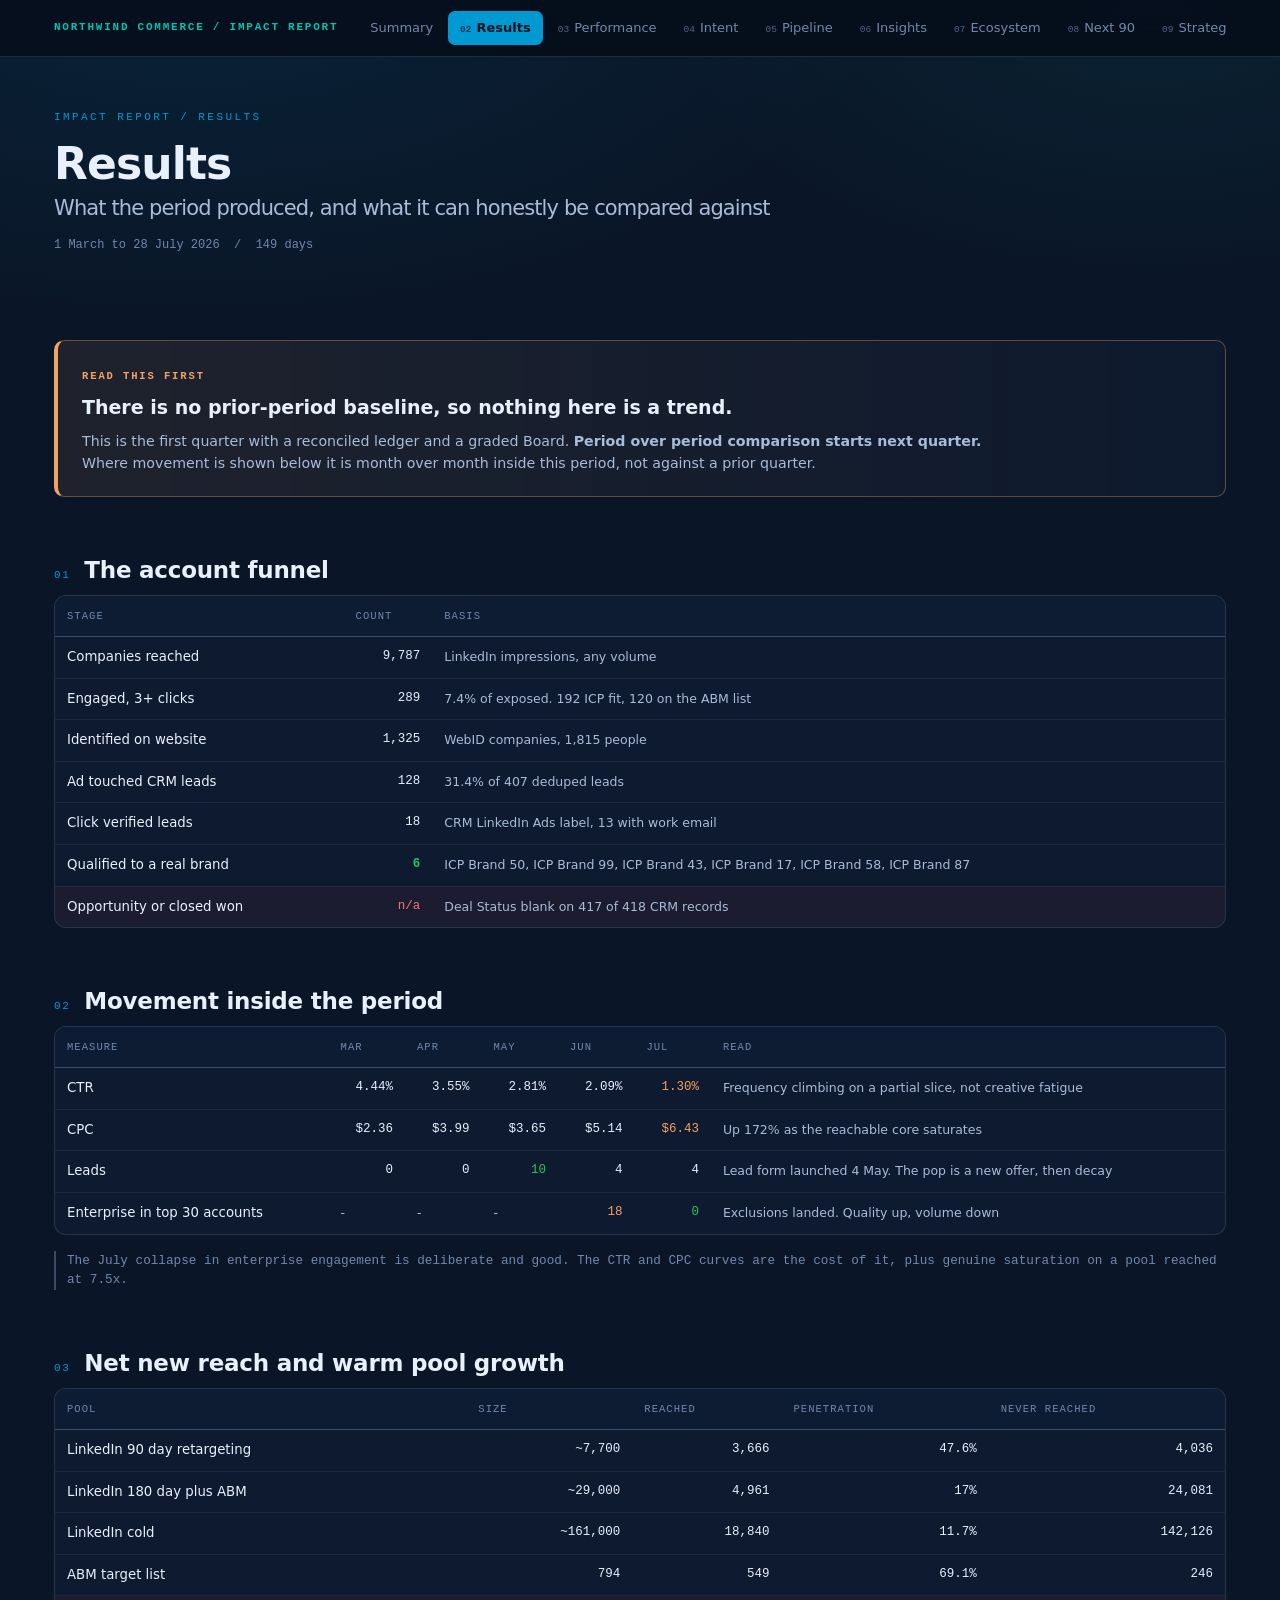
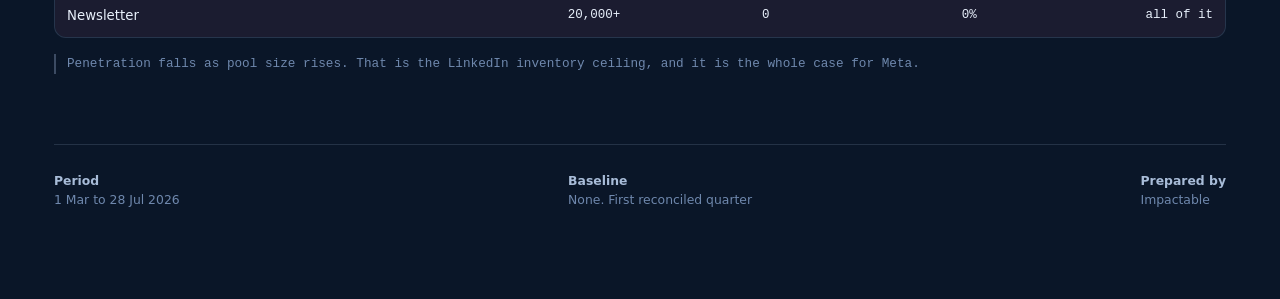
==== 02-results.html @ 563587b2 "Add files via upload" ====
<!DOCTYPE html>
<html lang="en">
<head>
<meta charset="utf-8">
<meta name="viewport" content="width=device-width, initial-scale=1">
<title>Northwind Commerce | Results</title>
<link rel="preconnect" href="https://fonts.example.com">
<link rel="preconnect" href="https://fonts.example.com" crossorigin>
<link href="https://fonts.example.com/css2?family=DM+Sans:ital,opsz,contact@example.com,9..40,400;0,9..40,500;0,9..40,700;1,9..40,400&family=JetBrains+Mono:contact@example.com;500;700&display=swap" rel="stylesheet">
<style>
:root{--bg:#0a1628;--surface:rgba(17,29,51,.7);--line:rgba(189,215,255,.14);--line-strong:rgba(189,215,255,.28);
--navy:#1a3b6d;--blue:#0099d1;--teal:#00c4b3;--orange:#f4a261;--green:#22c55e;--red:#ef4444;--purple:#a78bfa;--yellow:#ffd166;
--txt:#e8f0fb;--txt-mid:#a8bcd8;--txt-dim:#6f88ad;--mono:'JetBrains Mono',ui-monospace,monospace;--sans:'DM Sans',system-ui,sans-serif}
*{box-sizing:border-box}html{scroll-behavior:smooth}
body{margin:0;background:var(--bg);color:var(--txt);font-family:var(--sans);font-size:15px;line-height:1.55;
background-image:radial-gradient(1200px 600px at 15% -5%,rgba(0,153,209,.10),transparent 60%),radial-gradient(900px 500px at 90% 0%,rgba(0,196,179,.07),transparent 55%);background-attachment:fixed}
.wrap{max-width:1220px;margin:0 auto;padding:0 24px 90px}
header{padding:52px 0 30px}
.eyebrow{font-family:var(--mono);font-size:11px;letter-spacing:.22em;text-transform:uppercase;color:var(--blue);margin:0 0 14px}
h1{font-size:clamp(28px,4.2vw,44px);line-height:1.07;margin:0 0 12px;font-weight:700;letter-spacing:-.02em}
h1 .sub{display:block;color:var(--txt-mid);font-weight:400;font-size:clamp(16px,2vw,21px);margin-top:10px}
.meta{font-family:var(--mono);font-size:12px;color:var(--txt-dim);margin:16px 0 22px}
.badges{display:flex;flex-wrap:wrap;gap:10px}
.badge{border:1px solid var(--line-strong);background:var(--surface);border-radius:999px;padding:7px 15px;font-family:var(--mono);font-size:11.5px;color:var(--txt-mid)}
.badge b{color:var(--txt);font-weight:700}
.rule{height:1px;background:linear-gradient(90deg,var(--teal),var(--blue) 40%,transparent);margin:30px 0 0}
.alert{margin:34px 0 0;border:1px solid rgba(239,68,68,.32);border-left:4px solid var(--red);
background:linear-gradient(90deg,rgba(239,68,68,.08),rgba(17,29,51,.55));border-radius:10px;padding:22px 24px}
.alert.w{border-color:rgba(244,162,97,.35);border-left-color:var(--orange);background:linear-gradient(90deg,rgba(244,162,97,.09),rgba(17,29,51,.55))}
.alert.g{border-color:rgba(34,197,94,.32);border-left-color:var(--green);background:linear-gradient(90deg,rgba(34,197,94,.08),rgba(17,29,51,.55))}
.alert .tag{font-family:var(--mono);font-size:10.5px;letter-spacing:.18em;text-transform:uppercase;color:#f87171;font-weight:700}
.alert.w .tag{color:var(--orange)}.alert.g .tag{color:var(--green)}
.alert h3{margin:9px 0 10px;font-size:19px;font-weight:700;line-height:1.3}
.alert p{margin:0 0 9px;color:var(--txt-mid);font-size:14.2px;max-width:100ch}.alert p:last-child{margin-bottom:0}
section{margin-top:56px}
.sec-head{display:flex;align-items:baseline;gap:14px;margin-bottom:6px}
.sec-num{font-family:var(--mono);font-size:11px;color:var(--blue);letter-spacing:.14em}
h2{font-size:23px;margin:0;font-weight:700;letter-spacing:-.01em}
.sec-sub{color:var(--txt-dim);font-size:13.5px;margin:6px 0 22px;max-width:105ch}
.stats{display:grid;grid-template-columns:repeat(auto-fit,minmax(188px,1fr));gap:14px}
.stat{background:var(--surface);border:1px solid var(--line);border-radius:12px;padding:19px 18px;position:relative;overflow:hidden}
.stat::before{content:'';position:absolute;left:0;top:0;bottom:0;width:3px;background:var(--blue)}
.stat.good::before{background:var(--green)}.stat.bad::before{background:var(--red)}.stat.warn::before{background:var(--orange)}.stat.sig::before{background:var(--purple)}
.stat .lbl{font-family:var(--mono);font-size:10px;letter-spacing:.15em;text-transform:uppercase;color:var(--txt-dim)}
.stat .val{font-family:var(--mono);font-size:25px;font-weight:700;margin:9px 0 3px;letter-spacing:-.02em}
.stat .val.good{color:var(--green)}.stat .val.bad{color:var(--red)}.stat .val.warn{color:var(--orange)}.stat .val.sig{color:var(--purple)}
.stat .who{font-size:13px;color:var(--txt-mid)}.stat .note{font-size:11.5px;color:var(--txt-dim);margin-top:7px}
/* system map */
.sysmap{display:grid;grid-template-columns:repeat(3,1fr);gap:15px}
.col{background:var(--surface);border:1px solid var(--line);border-radius:12px;padding:20px;border-top:3px solid var(--blue)}
.col.tof{border-top-color:var(--purple)}.col.mof{border-top-color:var(--teal)}.col.bof{border-top-color:var(--red)}
.col h3{margin:0 0 2px;font-size:17px;font-weight:700}
.col .purpose{font-size:12.7px;color:var(--txt-dim);margin-bottom:12px;min-height:34px}
.col .bud{font-family:var(--mono);font-size:20px;font-weight:700;margin-bottom:3px}
.col .bud small{font-size:11px;color:var(--txt-dim);font-weight:400}
.col .budl{font-family:var(--mono);font-size:9.5px;letter-spacing:.11em;text-transform:uppercase;color:var(--txt-dim);margin-bottom:14px;padding-bottom:13px;border-bottom:1px solid var(--line)}
.pill{display:flex;justify-content:space-between;align-items:center;gap:8px;padding:8px 10px;border-radius:7px;background:rgba(0,0,0,.22);border:1px solid var(--line);margin-bottom:7px}
.pill .pn{font-size:12.6px;line-height:1.35}
.pill .pv{font-family:var(--mono);font-size:11px;white-space:nowrap;color:var(--txt-mid)}
.sb{font-family:var(--mono);font-size:8.5px;letter-spacing:.08em;padding:2px 6px;border-radius:4px;font-weight:700;white-space:nowrap}
.sb-on{background:rgba(0,153,209,.2);color:#4cc4f0;border:1px solid rgba(0,153,209,.45)}
.sb-core{background:rgba(34,197,94,.2);color:var(--green);border:1px solid rgba(34,197,94,.5)}
.sb-light{background:rgba(255,209,102,.16);color:var(--yellow);border:1px solid rgba(255,209,102,.4)}
.sb-audit{background:rgba(244,162,97,.18);color:var(--orange);border:1px solid rgba(244,162,97,.45)}
.sb-gap{background:rgba(239,68,68,.18);color:#f87171;border:1px solid rgba(239,68,68,.45)}
.sb-next{background:rgba(167,139,250,.18);color:var(--purple);border:1px solid rgba(167,139,250,.45)}
/* treemap */
.tree{display:grid;grid-template-columns:repeat(12,1fr);gap:9px;grid-auto-rows:74px}
.blk{border-radius:9px;padding:12px 13px;display:flex;flex-direction:column;justify-content:space-between;border:1px solid var(--line)}
.blk .bn{font-size:12.6px;font-weight:600;line-height:1.25}
.blk .bs{font-family:var(--mono);font-size:9px;letter-spacing:.09em;text-transform:uppercase;color:var(--txt-dim)}
.blk .ba{font-family:var(--mono);font-size:15px;font-weight:700}
.blk.tof{background:linear-gradient(150deg,rgba(167,139,250,.22),rgba(17,29,51,.6))}
.blk.mof{background:linear-gradient(150deg,rgba(0,196,179,.2),rgba(17,29,51,.6))}
.blk.goog{background:linear-gradient(150deg,rgba(0,153,209,.2),rgba(17,29,51,.6))}
.blk.bof{background:rgba(239,68,68,.07);border:1px dashed rgba(239,68,68,.45)}
.blk.new{background:rgba(167,139,250,.06);border:1px dashed rgba(167,139,250,.5)}
/* bars */
.bars{display:flex;flex-direction:column;gap:9px}
.brow{display:grid;grid-template-columns:250px 1fr auto;gap:14px;align-items:center}
.brow .bl{font-size:13px;color:var(--txt-mid)}
.brow .bl small{display:block;font-family:var(--mono);font-size:10.5px;color:var(--txt-dim)}
.bt{height:28px;background:rgba(0,0,0,.22);border-radius:5px;position:relative;overflow:hidden;border:1px solid var(--line)}
.bf{position:absolute;left:0;top:0;bottom:0;border-radius:4px;min-width:3px;background:linear-gradient(90deg,rgba(0,153,209,.55),rgba(0,196,179,.3))}
.bf.hot{background:linear-gradient(90deg,rgba(239,68,68,.55),rgba(244,162,97,.3))}
.bf.g{background:linear-gradient(90deg,rgba(34,197,94,.6),rgba(0,196,179,.3))}
.bf.z{background:none;min-width:0}
.brow .bv{font-family:var(--mono);font-size:12.6px;font-weight:700;min-width:150px;text-align:right}
.brow .bv small{display:block;color:var(--txt-dim);font-weight:400;font-size:10.5px}
.tblwrap{overflow-x:auto;border:1px solid var(--line);border-radius:12px;background:var(--surface)}
table{width:100%;border-collapse:collapse;font-size:13.3px;min-width:740px}
th{position:sticky;top:0;background:#0e1c33;text-align:left;font-family:var(--mono);font-size:10.5px;letter-spacing:.1em;
text-transform:uppercase;color:var(--txt-dim);font-weight:500;padding:12px;border-bottom:1px solid var(--line-strong);white-space:nowrap}
td{padding:10px 12px;border-bottom:1px solid rgba(189,215,255,.07);vertical-align:top}
tr:last-child td{border-bottom:none}tbody tr:hover{background:rgba(0,153,209,.055)}
td.num{font-family:var(--mono);font-size:12.5px;text-align:right;white-space:nowrap}
td.nm{font-weight:500;min-width:160px}td.sm{font-size:12.5px;color:var(--txt-mid)}
tfoot td{font-family:var(--mono);font-size:12.3px;color:var(--txt-mid);border-top:1px solid var(--line-strong);background:rgba(0,0,0,.16);font-weight:700}
.cards{display:grid;grid-template-columns:repeat(auto-fit,minmax(320px,1fr));gap:15px}
.card{background:var(--surface);border:1px solid var(--line);border-left:4px solid var(--blue);border-radius:11px;padding:20px}
.card.crit{border-left-color:var(--red)}.card.opp{border-left-color:var(--green)}.card.watch{border-left-color:var(--orange)}
.card .tag{font-family:var(--mono);font-size:10px;letter-spacing:.17em;text-transform:uppercase;font-weight:700;color:var(--blue)}
.card.crit .tag{color:#f87171}.card.opp .tag{color:var(--green)}.card.watch .tag{color:var(--orange)}
.card h4{margin:9px 0 9px;font-size:16.5px;line-height:1.32;font-weight:700}
.card p{margin:0;color:var(--txt-mid);font-size:13.8px}.card p b{color:var(--txt)}
.card .vd{font-family:var(--mono);font-size:9.5px;letter-spacing:.09em;padding:3px 8px;border-radius:5px;font-weight:700;float:right}
/* roadmap */
.road{display:grid;grid-template-columns:repeat(3,1fr);gap:15px}
.ph{background:var(--surface);border:1px solid var(--line);border-radius:12px;padding:21px;border-top:3px solid var(--green)}
.ph.next{border-top-color:var(--purple)}.ph.later{border-top-color:var(--blue)}
.ph .pt{font-family:var(--mono);font-size:10px;letter-spacing:.16em;text-transform:uppercase;color:var(--green)}
.ph.next .pt{color:var(--purple)}.ph.later .pt{color:var(--blue)}
.ph h4{margin:7px 0 3px;font-size:18px;font-weight:700}
.ph .cost{font-family:var(--mono);font-size:12px;color:var(--txt-dim);margin-bottom:14px;padding-bottom:12px;border-bottom:1px solid var(--line)}
.ph ol{margin:0;padding-left:18px;color:var(--txt-mid);font-size:13.3px}
.ph li{margin-bottom:8px}
.ph li b{color:var(--txt)}
.note{font-size:12.7px;color:var(--txt-dim);font-family:var(--mono);margin:16px 0 0;padding-left:11px;border-left:2px solid var(--line-strong)}
.internal{border:1px solid rgba(244,162,97,.32);background:rgba(244,162,97,.07);border-radius:8px;padding:11px 15px;font-family:var(--mono);font-size:11.2px;color:var(--orange);margin-top:22px}
footer{margin-top:70px;padding-top:26px;border-top:1px solid var(--line);display:flex;flex-wrap:wrap;gap:26px;justify-content:space-between;font-size:12.4px;color:var(--txt-dim)}
footer b{color:var(--txt-mid)}
@media (max-width:900px){.sysmap,.road{grid-template-columns:1fr}.tree{grid-template-columns:repeat(6,1fr)}}
@media (max-width:760px){.brow{grid-template-columns:1fr;gap:5px}.brow .bv{text-align:left}}
@media (max-width:640px){.wrap{padding:0 15px 60px}header{padding:34px 0 22px}.tree{grid-template-columns:repeat(2,1fr)}}
@media (prefers-reduced-motion:reduce){*{transition:none!important}html{scroll-behavior:auto}}

/* ---- room nav ---- */
.roomnav{position:sticky;top:0;z-index:999;background:rgba(6,15,28,.92);backdrop-filter:blur(14px);
  border-bottom:1px solid var(--line);margin-bottom:0}
.roomnav .inner{max-width:1220px;margin:0 auto;padding:0 24px;display:flex;align-items:center;gap:20px;height:56px}
.roomnav .brand{font-family:var(--mono);font-size:11px;letter-spacing:.16em;text-transform:uppercase;
  color:var(--teal);white-space:nowrap;font-weight:700}
.roomnav .links{display:flex;gap:3px;overflow-x:auto;scrollbar-width:none;-ms-overflow-style:none}
.roomnav .links::-webkit-scrollbar{display:none}
.roomnav a{font-size:13px;color:var(--txt-dim);text-decoration:none;padding:7px 12px;border-radius:7px;white-space:nowrap;transition:.15s}
.roomnav a:hover{color:var(--txt);background:rgba(0,153,209,.1)}
.roomnav a.on{color:#04121f;background:var(--blue);font-weight:700}
.roomnav a .n{font-family:var(--mono);font-size:9.5px;opacity:.7;margin-right:5px}
.roomnav a:focus-visible{outline:2px solid var(--teal);outline-offset:2px}
@media (max-width:760px){.roomnav .inner{padding:0 15px;gap:12px}.roomnav .brand{display:none}}
</style>
<style>
.emsbar{display:grid;grid-template-columns:auto 1fr auto;gap:30px;align-items:center;background:var(--surface);
 border:1px solid var(--line);border-radius:13px;padding:22px 26px;margin:6px 0 26px}
.emsbar .big{font-family:var(--mono);font-size:48px;font-weight:700;line-height:1;color:var(--teal)}
.emsbar .big span{font-size:17px;color:var(--txt-dim)}
.emsl{font-family:var(--mono);font-size:10px;letter-spacing:.15em;text-transform:uppercase;color:var(--txt-dim);margin-bottom:8px}
.stages{display:grid;grid-template-columns:repeat(5,1fr);gap:3px}
.stages div{text-align:center;font-family:var(--mono);font-size:10px;letter-spacing:.09em;text-transform:uppercase;
 padding:9px 4px;background:rgba(0,0,0,.28);color:var(--txt-dim);border:1px solid var(--line)}
.stages div:first-child{border-radius:6px 0 0 6px}.stages div:last-child{border-radius:0 6px 6px 0}
.stages div.on{background:var(--teal);color:#04121f;font-weight:700;border-color:var(--teal)}
.bypil{font-family:var(--mono);font-size:11.5px;color:var(--txt-dim);line-height:1.9;white-space:nowrap}
.bypil b{color:var(--txt)}
.board{display:grid;grid-template-columns:repeat(6,1fr);gap:12px;align-items:start}
.colh{font-family:var(--mono);font-size:11px;letter-spacing:.14em;color:var(--blue);font-weight:700}
.cols{font-family:var(--mono);font-size:11.5px;color:var(--txt-dim);padding-bottom:9px;margin-bottom:11px;border-bottom:1px solid var(--line-strong)}
.mc{border-radius:9px;padding:11px 12px;margin-bottom:9px;border:1px solid var(--line);background:var(--surface);position:relative}
.mc.c-run{background:rgba(0,196,179,.09);border-color:rgba(0,196,179,.35)}
.mc.c-next{background:rgba(34,197,94,.2);border-color:var(--green)}
.mc.c-gap{background:transparent;border:1px dashed rgba(239,68,68,.5)}
.mc.c-lock{background:rgba(111,136,173,.13);border-color:var(--line-strong)}
.mch{display:flex;justify-content:space-between;align-items:center;margin-bottom:6px}
.mid{font-family:var(--mono);font-size:10px;color:var(--txt-dim)}
.pip{font-size:11px;letter-spacing:1.5px;color:var(--txt-mid)}
.mc.c-next .pip,.mc.c-next .mid{color:var(--green)}
.mnm{font-size:13.2px;font-weight:600;line-height:1.3}
.mow{font-family:var(--mono);font-size:9.5px;color:var(--txt-dim);margin-top:5px}
.cb{position:absolute;bottom:8px;right:10px;font-family:var(--mono);font-size:8.5px;letter-spacing:.09em;
 text-transform:uppercase;color:var(--green);font-weight:700}
.mc.c-lock .cb{color:var(--txt-dim)}
.mc.c-next{padding-bottom:24px}.mc.c-lock{padding-bottom:24px}
.lgd{display:flex;flex-wrap:wrap;gap:18px;margin-top:22px;padding-top:16px;border-top:1px solid var(--line);
 font-family:var(--mono);font-size:10.5px;color:var(--txt-dim);align-items:center}
.lgd span.k{display:inline-block;width:13px;height:13px;border-radius:3px;margin-right:6px;vertical-align:-2px}
@media (max-width:1100px){.board{grid-template-columns:repeat(3,1fr)}}
@media (max-width:700px){.board{grid-template-columns:repeat(2,1fr)}.emsbar{grid-template-columns:1fr;gap:16px}}
</style></head>
<body>
<nav class="roomnav"><div class="inner"><span class="brand">Northwind Commerce / Impact Report</span><div class="links"><a href="index.html">Summary</a><a href="02-results.html" class="on"><span class="n">02</span>Results</a><a href="03-performance.html"><span class="n">03</span>Performance</a><a href="04-intent.html"><span class="n">04</span>Intent</a><a href="05-pipeline.html"><span class="n">05</span>Pipeline</a><a href="06-insights.html"><span class="n">06</span>Insights</a><a href="07-ecosystem.html"><span class="n">07</span>Ecosystem</a><a href="08-next90.html"><span class="n">08</span>Next 90</a><a href="09-strategy.html"><span class="n">09</span>Strategy</a><a href="10-sources.html"><span class="n">10</span>Sources</a></div></div></nav>
<div class="wrap"><header><p class="eyebrow">Impact Report / Results</p>
<h1>Results<span class="sub">What the period produced, and what it can honestly be compared against</span></h1>
<p class="meta">1 March to 28 July 2026 &nbsp;/&nbsp; 149 days</p></header>
<div class="alert w"><span class="tag">Read this first</span><h3>There is no prior-period baseline, so nothing here is a trend.</h3>
<p>This is the first quarter with a reconciled ledger and a graded Board. <b>Period over period comparison starts next quarter.</b> Where movement is shown below it is month over month inside this period, not against a prior quarter.</p></div>
<section><div class="sec-head"><span class="sec-num">01</span><h2>The account funnel</h2></div>
<div class="tblwrap"><table><thead><tr><th>Stage</th><th>Count</th><th>Basis</th></tr></thead><tbody>
<tr><td class="nm">Companies reached</td><td class="num">9,787</td><td class="sm">LinkedIn impressions, any volume</td></tr>
<tr><td class="nm">Engaged, 3+ clicks</td><td class="num">289</td><td class="sm">7.4% of exposed. 192 ICP fit, 120 on the ABM list</td></tr>
<tr><td class="nm">Identified on website</td><td class="num">1,325</td><td class="sm">WebID companies, 1,815 people</td></tr>
<tr><td class="nm">Ad touched CRM leads</td><td class="num">128</td><td class="sm">31.4% of 407 deduped leads</td></tr>
<tr><td class="nm">Click verified leads</td><td class="num">18</td><td class="sm">CRM LinkedIn Ads label, 13 with work email</td></tr>
<tr><td class="nm">Qualified to a real brand</td><td class="num" style="color:var(--green);font-weight:700">6</td><td class="sm">ICP Brand 50, ICP Brand 99, ICP Brand 43, ICP Brand 17, ICP Brand 58, ICP Brand 87</td></tr>
<tr style="background:rgba(239,68,68,.06)"><td class="nm">Opportunity or closed won</td><td class="num" style="color:#f87171">n/a</td><td class="sm">Deal Status blank on 417 of 418 CRM records</td></tr>
</tbody></table></div></section>
<section><div class="sec-head"><span class="sec-num">02</span><h2>Movement inside the period</h2></div>
<div class="tblwrap"><table><thead><tr><th>Measure</th><th>Mar</th><th>Apr</th><th>May</th><th>Jun</th><th>Jul</th><th>Read</th></tr></thead><tbody>
<tr><td class="nm">CTR</td><td class="num">4.44%</td><td class="num">3.55%</td><td class="num">2.81%</td><td class="num">2.09%</td><td class="num" style="color:var(--orange)">1.30%</td><td class="sm">Frequency climbing on a partial slice, not creative fatigue</td></tr>
<tr><td class="nm">CPC</td><td class="num">$2.36</td><td class="num">$3.99</td><td class="num">$3.65</td><td class="num">$5.14</td><td class="num" style="color:var(--orange)">$6.43</td><td class="sm">Up 172% as the reachable core saturates</td></tr>
<tr><td class="nm">Leads</td><td class="num">0</td><td class="num">0</td><td class="num" style="color:var(--green)">10</td><td class="num">4</td><td class="num">4</td><td class="sm">Lead form launched 4 May. The pop is a new offer, then decay</td></tr>
<tr><td class="nm">Enterprise in top 30 accounts</td><td class="sm">-</td><td class="sm">-</td><td class="sm">-</td><td class="num" style="color:var(--orange)">18</td><td class="num" style="color:var(--green)">0</td><td class="sm">Exclusions landed. Quality up, volume down</td></tr>
</tbody></table></div>
<p class="note">The July collapse in enterprise engagement is deliberate and good. The CTR and CPC curves are the cost of it, plus genuine saturation on a pool reached at 7.5x.</p></section>
<section><div class="sec-head"><span class="sec-num">03</span><h2>Net new reach and warm pool growth</h2></div>
<div class="tblwrap"><table><thead><tr><th>Pool</th><th>Size</th><th>Reached</th><th>Penetration</th><th>Never reached</th></tr></thead><tbody>
<tr><td class="nm">LinkedIn 90 day retargeting</td><td class="num">~7,700</td><td class="num">3,666</td><td class="num">47.6%</td><td class="num">4,036</td></tr>
<tr><td class="nm">LinkedIn 180 day plus ABM</td><td class="num">~29,000</td><td class="num">4,961</td><td class="num">17%</td><td class="num">24,081</td></tr>
<tr><td class="nm">LinkedIn cold</td><td class="num">~161,000</td><td class="num">18,840</td><td class="num">11.7%</td><td class="num">142,126</td></tr>
<tr><td class="nm">ABM target list</td><td class="num">794</td><td class="num">549</td><td class="num">69.1%</td><td class="num">246</td></tr>
<tr style="background:rgba(239,68,68,.06)"><td class="nm">Newsletter</td><td class="num">20,000+</td><td class="num">0</td><td class="num">0%</td><td class="num">all of it</td></tr>
</tbody></table></div>
<p class="note">Penetration falls as pool size rises. That is the LinkedIn inventory ceiling, and it is the whole case for Meta.</p></section>
<footer><div><b>Period</b><br>1 Mar to 28 Jul 2026</div><div><b>Baseline</b><br>None. First reconciled quarter</div><div><b>Prepared by</b><br>Impactable</div></footer></div></body></html>
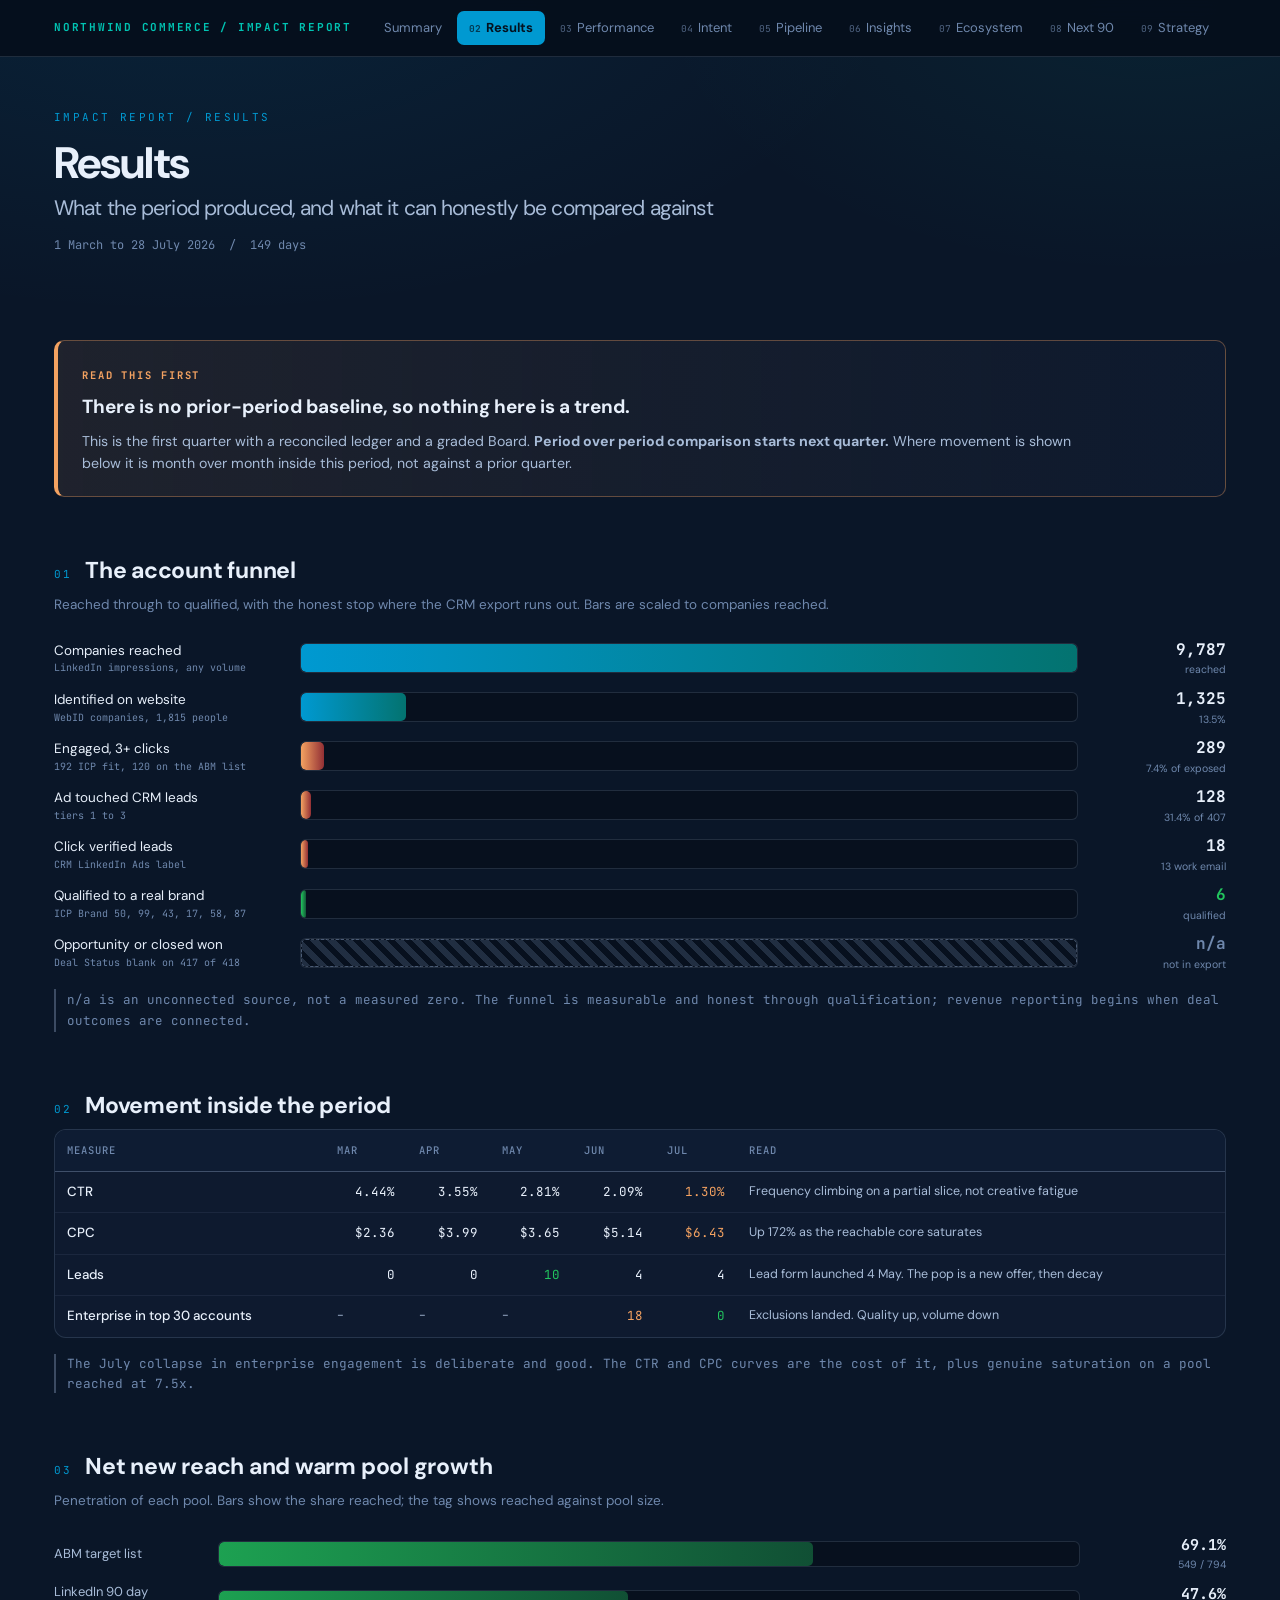
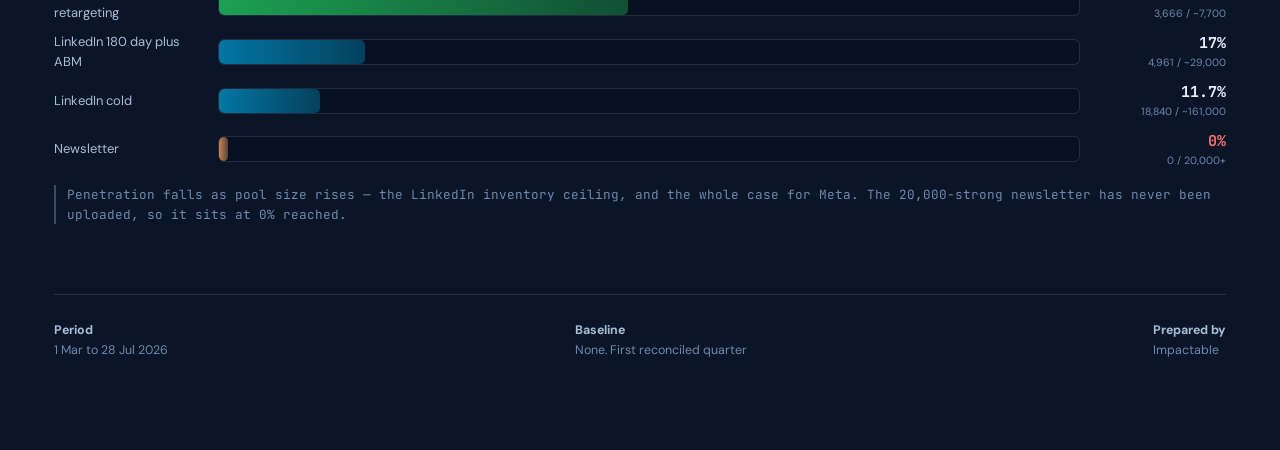
==== commit 47a66a2e: "Clean up Impact Report for client-facing: fix charts, fonts, and copy Visual / structural - Add shar" ====
--- a/02-results.html
+++ b/02-results.html
@@ -4,178 +4,11 @@
 <meta charset="utf-8">
 <meta name="viewport" content="width=device-width, initial-scale=1">
 <title>Northwind Commerce | Results</title>
-<link rel="preconnect" href="https://fonts.example.com">
-<link rel="preconnect" href="https://fonts.example.com" crossorigin>
-<link href="https://fonts.example.com/css2?family=DM+Sans:ital,opsz,contact@example.com,9..40,400;0,9..40,500;0,9..40,700;1,9..40,400&family=JetBrains+Mono:contact@example.com;500;700&display=swap" rel="stylesheet">
-<style>
-:root{--bg:#0a1628;--surface:rgba(17,29,51,.7);--line:rgba(189,215,255,.14);--line-strong:rgba(189,215,255,.28);
---navy:#1a3b6d;--blue:#0099d1;--teal:#00c4b3;--orange:#f4a261;--green:#22c55e;--red:#ef4444;--purple:#a78bfa;--yellow:#ffd166;
---txt:#e8f0fb;--txt-mid:#a8bcd8;--txt-dim:#6f88ad;--mono:'JetBrains Mono',ui-monospace,monospace;--sans:'DM Sans',system-ui,sans-serif}
-*{box-sizing:border-box}html{scroll-behavior:smooth}
-body{margin:0;background:var(--bg);color:var(--txt);font-family:var(--sans);font-size:15px;line-height:1.55;
-background-image:radial-gradient(1200px 600px at 15% -5%,rgba(0,153,209,.10),transparent 60%),radial-gradient(900px 500px at 90% 0%,rgba(0,196,179,.07),transparent 55%);background-attachment:fixed}
-.wrap{max-width:1220px;margin:0 auto;padding:0 24px 90px}
-header{padding:52px 0 30px}
-.eyebrow{font-family:var(--mono);font-size:11px;letter-spacing:.22em;text-transform:uppercase;color:var(--blue);margin:0 0 14px}
-h1{font-size:clamp(28px,4.2vw,44px);line-height:1.07;margin:0 0 12px;font-weight:700;letter-spacing:-.02em}
-h1 .sub{display:block;color:var(--txt-mid);font-weight:400;font-size:clamp(16px,2vw,21px);margin-top:10px}
-.meta{font-family:var(--mono);font-size:12px;color:var(--txt-dim);margin:16px 0 22px}
-.badges{display:flex;flex-wrap:wrap;gap:10px}
-.badge{border:1px solid var(--line-strong);background:var(--surface);border-radius:999px;padding:7px 15px;font-family:var(--mono);font-size:11.5px;color:var(--txt-mid)}
-.badge b{color:var(--txt);font-weight:700}
-.rule{height:1px;background:linear-gradient(90deg,var(--teal),var(--blue) 40%,transparent);margin:30px 0 0}
-.alert{margin:34px 0 0;border:1px solid rgba(239,68,68,.32);border-left:4px solid var(--red);
-background:linear-gradient(90deg,rgba(239,68,68,.08),rgba(17,29,51,.55));border-radius:10px;padding:22px 24px}
-.alert.w{border-color:rgba(244,162,97,.35);border-left-color:var(--orange);background:linear-gradient(90deg,rgba(244,162,97,.09),rgba(17,29,51,.55))}
-.alert.g{border-color:rgba(34,197,94,.32);border-left-color:var(--green);background:linear-gradient(90deg,rgba(34,197,94,.08),rgba(17,29,51,.55))}
-.alert .tag{font-family:var(--mono);font-size:10.5px;letter-spacing:.18em;text-transform:uppercase;color:#f87171;font-weight:700}
-.alert.w .tag{color:var(--orange)}.alert.g .tag{color:var(--green)}
-.alert h3{margin:9px 0 10px;font-size:19px;font-weight:700;line-height:1.3}
-.alert p{margin:0 0 9px;color:var(--txt-mid);font-size:14.2px;max-width:100ch}.alert p:last-child{margin-bottom:0}
-section{margin-top:56px}
-.sec-head{display:flex;align-items:baseline;gap:14px;margin-bottom:6px}
-.sec-num{font-family:var(--mono);font-size:11px;color:var(--blue);letter-spacing:.14em}
-h2{font-size:23px;margin:0;font-weight:700;letter-spacing:-.01em}
-.sec-sub{color:var(--txt-dim);font-size:13.5px;margin:6px 0 22px;max-width:105ch}
-.stats{display:grid;grid-template-columns:repeat(auto-fit,minmax(188px,1fr));gap:14px}
-.stat{background:var(--surface);border:1px solid var(--line);border-radius:12px;padding:19px 18px;position:relative;overflow:hidden}
-.stat::before{content:'';position:absolute;left:0;top:0;bottom:0;width:3px;background:var(--blue)}
-.stat.good::before{background:var(--green)}.stat.bad::before{background:var(--red)}.stat.warn::before{background:var(--orange)}.stat.sig::before{background:var(--purple)}
-.stat .lbl{font-family:var(--mono);font-size:10px;letter-spacing:.15em;text-transform:uppercase;color:var(--txt-dim)}
-.stat .val{font-family:var(--mono);font-size:25px;font-weight:700;margin:9px 0 3px;letter-spacing:-.02em}
-.stat .val.good{color:var(--green)}.stat .val.bad{color:var(--red)}.stat .val.warn{color:var(--orange)}.stat .val.sig{color:var(--purple)}
-.stat .who{font-size:13px;color:var(--txt-mid)}.stat .note{font-size:11.5px;color:var(--txt-dim);margin-top:7px}
-/* system map */
-.sysmap{display:grid;grid-template-columns:repeat(3,1fr);gap:15px}
-.col{background:var(--surface);border:1px solid var(--line);border-radius:12px;padding:20px;border-top:3px solid var(--blue)}
-.col.tof{border-top-color:var(--purple)}.col.mof{border-top-color:var(--teal)}.col.bof{border-top-color:var(--red)}
-.col h3{margin:0 0 2px;font-size:17px;font-weight:700}
-.col .purpose{font-size:12.7px;color:var(--txt-dim);margin-bottom:12px;min-height:34px}
-.col .bud{font-family:var(--mono);font-size:20px;font-weight:700;margin-bottom:3px}
-.col .bud small{font-size:11px;color:var(--txt-dim);font-weight:400}
-.col .budl{font-family:var(--mono);font-size:9.5px;letter-spacing:.11em;text-transform:uppercase;color:var(--txt-dim);margin-bottom:14px;padding-bottom:13px;border-bottom:1px solid var(--line)}
-.pill{display:flex;justify-content:space-between;align-items:center;gap:8px;padding:8px 10px;border-radius:7px;background:rgba(0,0,0,.22);border:1px solid var(--line);margin-bottom:7px}
-.pill .pn{font-size:12.6px;line-height:1.35}
-.pill .pv{font-family:var(--mono);font-size:11px;white-space:nowrap;color:var(--txt-mid)}
-.sb{font-family:var(--mono);font-size:8.5px;letter-spacing:.08em;padding:2px 6px;border-radius:4px;font-weight:700;white-space:nowrap}
-.sb-on{background:rgba(0,153,209,.2);color:#4cc4f0;border:1px solid rgba(0,153,209,.45)}
-.sb-core{background:rgba(34,197,94,.2);color:var(--green);border:1px solid rgba(34,197,94,.5)}
-.sb-light{background:rgba(255,209,102,.16);color:var(--yellow);border:1px solid rgba(255,209,102,.4)}
-.sb-audit{background:rgba(244,162,97,.18);color:var(--orange);border:1px solid rgba(244,162,97,.45)}
-.sb-gap{background:rgba(239,68,68,.18);color:#f87171;border:1px solid rgba(239,68,68,.45)}
-.sb-next{background:rgba(167,139,250,.18);color:var(--purple);border:1px solid rgba(167,139,250,.45)}
-/* treemap */
-.tree{display:grid;grid-template-columns:repeat(12,1fr);gap:9px;grid-auto-rows:74px}
-.blk{border-radius:9px;padding:12px 13px;display:flex;flex-direction:column;justify-content:space-between;border:1px solid var(--line)}
-.blk .bn{font-size:12.6px;font-weight:600;line-height:1.25}
-.blk .bs{font-family:var(--mono);font-size:9px;letter-spacing:.09em;text-transform:uppercase;color:var(--txt-dim)}
-.blk .ba{font-family:var(--mono);font-size:15px;font-weight:700}
-.blk.tof{background:linear-gradient(150deg,rgba(167,139,250,.22),rgba(17,29,51,.6))}
-.blk.mof{background:linear-gradient(150deg,rgba(0,196,179,.2),rgba(17,29,51,.6))}
-.blk.goog{background:linear-gradient(150deg,rgba(0,153,209,.2),rgba(17,29,51,.6))}
-.blk.bof{background:rgba(239,68,68,.07);border:1px dashed rgba(239,68,68,.45)}
-.blk.new{background:rgba(167,139,250,.06);border:1px dashed rgba(167,139,250,.5)}
-/* bars */
-.bars{display:flex;flex-direction:column;gap:9px}
-.brow{display:grid;grid-template-columns:250px 1fr auto;gap:14px;align-items:center}
-.brow .bl{font-size:13px;color:var(--txt-mid)}
-.brow .bl small{display:block;font-family:var(--mono);font-size:10.5px;color:var(--txt-dim)}
-.bt{height:28px;background:rgba(0,0,0,.22);border-radius:5px;position:relative;overflow:hidden;border:1px solid var(--line)}
-.bf{position:absolute;left:0;top:0;bottom:0;border-radius:4px;min-width:3px;background:linear-gradient(90deg,rgba(0,153,209,.55),rgba(0,196,179,.3))}
-.bf.hot{background:linear-gradient(90deg,rgba(239,68,68,.55),rgba(244,162,97,.3))}
-.bf.g{background:linear-gradient(90deg,rgba(34,197,94,.6),rgba(0,196,179,.3))}
-.bf.z{background:none;min-width:0}
-.brow .bv{font-family:var(--mono);font-size:12.6px;font-weight:700;min-width:150px;text-align:right}
-.brow .bv small{display:block;color:var(--txt-dim);font-weight:400;font-size:10.5px}
-.tblwrap{overflow-x:auto;border:1px solid var(--line);border-radius:12px;background:var(--surface)}
-table{width:100%;border-collapse:collapse;font-size:13.3px;min-width:740px}
-th{position:sticky;top:0;background:#0e1c33;text-align:left;font-family:var(--mono);font-size:10.5px;letter-spacing:.1em;
-text-transform:uppercase;color:var(--txt-dim);font-weight:500;padding:12px;border-bottom:1px solid var(--line-strong);white-space:nowrap}
-td{padding:10px 12px;border-bottom:1px solid rgba(189,215,255,.07);vertical-align:top}
-tr:last-child td{border-bottom:none}tbody tr:hover{background:rgba(0,153,209,.055)}
-td.num{font-family:var(--mono);font-size:12.5px;text-align:right;white-space:nowrap}
-td.nm{font-weight:500;min-width:160px}td.sm{font-size:12.5px;color:var(--txt-mid)}
-tfoot td{font-family:var(--mono);font-size:12.3px;color:var(--txt-mid);border-top:1px solid var(--line-strong);background:rgba(0,0,0,.16);font-weight:700}
-.cards{display:grid;grid-template-columns:repeat(auto-fit,minmax(320px,1fr));gap:15px}
-.card{background:var(--surface);border:1px solid var(--line);border-left:4px solid var(--blue);border-radius:11px;padding:20px}
-.card.crit{border-left-color:var(--red)}.card.opp{border-left-color:var(--green)}.card.watch{border-left-color:var(--orange)}
-.card .tag{font-family:var(--mono);font-size:10px;letter-spacing:.17em;text-transform:uppercase;font-weight:700;color:var(--blue)}
-.card.crit .tag{color:#f87171}.card.opp .tag{color:var(--green)}.card.watch .tag{color:var(--orange)}
-.card h4{margin:9px 0 9px;font-size:16.5px;line-height:1.32;font-weight:700}
-.card p{margin:0;color:var(--txt-mid);font-size:13.8px}.card p b{color:var(--txt)}
-.card .vd{font-family:var(--mono);font-size:9.5px;letter-spacing:.09em;padding:3px 8px;border-radius:5px;font-weight:700;float:right}
-/* roadmap */
-.road{display:grid;grid-template-columns:repeat(3,1fr);gap:15px}
-.ph{background:var(--surface);border:1px solid var(--line);border-radius:12px;padding:21px;border-top:3px solid var(--green)}
-.ph.next{border-top-color:var(--purple)}.ph.later{border-top-color:var(--blue)}
-.ph .pt{font-family:var(--mono);font-size:10px;letter-spacing:.16em;text-transform:uppercase;color:var(--green)}
-.ph.next .pt{color:var(--purple)}.ph.later .pt{color:var(--blue)}
-.ph h4{margin:7px 0 3px;font-size:18px;font-weight:700}
-.ph .cost{font-family:var(--mono);font-size:12px;color:var(--txt-dim);margin-bottom:14px;padding-bottom:12px;border-bottom:1px solid var(--line)}
-.ph ol{margin:0;padding-left:18px;color:var(--txt-mid);font-size:13.3px}
-.ph li{margin-bottom:8px}
-.ph li b{color:var(--txt)}
-.note{font-size:12.7px;color:var(--txt-dim);font-family:var(--mono);margin:16px 0 0;padding-left:11px;border-left:2px solid var(--line-strong)}
-.internal{border:1px solid rgba(244,162,97,.32);background:rgba(244,162,97,.07);border-radius:8px;padding:11px 15px;font-family:var(--mono);font-size:11.2px;color:var(--orange);margin-top:22px}
-footer{margin-top:70px;padding-top:26px;border-top:1px solid var(--line);display:flex;flex-wrap:wrap;gap:26px;justify-content:space-between;font-size:12.4px;color:var(--txt-dim)}
-footer b{color:var(--txt-mid)}
-@media (max-width:900px){.sysmap,.road{grid-template-columns:1fr}.tree{grid-template-columns:repeat(6,1fr)}}
-@media (max-width:760px){.brow{grid-template-columns:1fr;gap:5px}.brow .bv{text-align:left}}
-@media (max-width:640px){.wrap{padding:0 15px 60px}header{padding:34px 0 22px}.tree{grid-template-columns:repeat(2,1fr)}}
-@media (prefers-reduced-motion:reduce){*{transition:none!important}html{scroll-behavior:auto}}
-
-/* ---- room nav ---- */
-.roomnav{position:sticky;top:0;z-index:999;background:rgba(6,15,28,.92);backdrop-filter:blur(14px);
-  border-bottom:1px solid var(--line);margin-bottom:0}
-.roomnav .inner{max-width:1220px;margin:0 auto;padding:0 24px;display:flex;align-items:center;gap:20px;height:56px}
-.roomnav .brand{font-family:var(--mono);font-size:11px;letter-spacing:.16em;text-transform:uppercase;
-  color:var(--teal);white-space:nowrap;font-weight:700}
-.roomnav .links{display:flex;gap:3px;overflow-x:auto;scrollbar-width:none;-ms-overflow-style:none}
-.roomnav .links::-webkit-scrollbar{display:none}
-.roomnav a{font-size:13px;color:var(--txt-dim);text-decoration:none;padding:7px 12px;border-radius:7px;white-space:nowrap;transition:.15s}
-.roomnav a:hover{color:var(--txt);background:rgba(0,153,209,.1)}
-.roomnav a.on{color:#04121f;background:var(--blue);font-weight:700}
-.roomnav a .n{font-family:var(--mono);font-size:9.5px;opacity:.7;margin-right:5px}
-.roomnav a:focus-visible{outline:2px solid var(--teal);outline-offset:2px}
-@media (max-width:760px){.roomnav .inner{padding:0 15px;gap:12px}.roomnav .brand{display:none}}
-</style>
-<style>
-.emsbar{display:grid;grid-template-columns:auto 1fr auto;gap:30px;align-items:center;background:var(--surface);
- border:1px solid var(--line);border-radius:13px;padding:22px 26px;margin:6px 0 26px}
-.emsbar .big{font-family:var(--mono);font-size:48px;font-weight:700;line-height:1;color:var(--teal)}
-.emsbar .big span{font-size:17px;color:var(--txt-dim)}
-.emsl{font-family:var(--mono);font-size:10px;letter-spacing:.15em;text-transform:uppercase;color:var(--txt-dim);margin-bottom:8px}
-.stages{display:grid;grid-template-columns:repeat(5,1fr);gap:3px}
-.stages div{text-align:center;font-family:var(--mono);font-size:10px;letter-spacing:.09em;text-transform:uppercase;
- padding:9px 4px;background:rgba(0,0,0,.28);color:var(--txt-dim);border:1px solid var(--line)}
-.stages div:first-child{border-radius:6px 0 0 6px}.stages div:last-child{border-radius:0 6px 6px 0}
-.stages div.on{background:var(--teal);color:#04121f;font-weight:700;border-color:var(--teal)}
-.bypil{font-family:var(--mono);font-size:11.5px;color:var(--txt-dim);line-height:1.9;white-space:nowrap}
-.bypil b{color:var(--txt)}
-.board{display:grid;grid-template-columns:repeat(6,1fr);gap:12px;align-items:start}
-.colh{font-family:var(--mono);font-size:11px;letter-spacing:.14em;color:var(--blue);font-weight:700}
-.cols{font-family:var(--mono);font-size:11.5px;color:var(--txt-dim);padding-bottom:9px;margin-bottom:11px;border-bottom:1px solid var(--line-strong)}
-.mc{border-radius:9px;padding:11px 12px;margin-bottom:9px;border:1px solid var(--line);background:var(--surface);position:relative}
-.mc.c-run{background:rgba(0,196,179,.09);border-color:rgba(0,196,179,.35)}
-.mc.c-next{background:rgba(34,197,94,.2);border-color:var(--green)}
-.mc.c-gap{background:transparent;border:1px dashed rgba(239,68,68,.5)}
-.mc.c-lock{background:rgba(111,136,173,.13);border-color:var(--line-strong)}
-.mch{display:flex;justify-content:space-between;align-items:center;margin-bottom:6px}
-.mid{font-family:var(--mono);font-size:10px;color:var(--txt-dim)}
-.pip{font-size:11px;letter-spacing:1.5px;color:var(--txt-mid)}
-.mc.c-next .pip,.mc.c-next .mid{color:var(--green)}
-.mnm{font-size:13.2px;font-weight:600;line-height:1.3}
-.mow{font-family:var(--mono);font-size:9.5px;color:var(--txt-dim);margin-top:5px}
-.cb{position:absolute;bottom:8px;right:10px;font-family:var(--mono);font-size:8.5px;letter-spacing:.09em;
- text-transform:uppercase;color:var(--green);font-weight:700}
-.mc.c-lock .cb{color:var(--txt-dim)}
-.mc.c-next{padding-bottom:24px}.mc.c-lock{padding-bottom:24px}
-.lgd{display:flex;flex-wrap:wrap;gap:18px;margin-top:22px;padding-top:16px;border-top:1px solid var(--line);
- font-family:var(--mono);font-size:10.5px;color:var(--txt-dim);align-items:center}
-.lgd span.k{display:inline-block;width:13px;height:13px;border-radius:3px;margin-right:6px;vertical-align:-2px}
-@media (max-width:1100px){.board{grid-template-columns:repeat(3,1fr)}}
-@media (max-width:700px){.board{grid-template-columns:repeat(2,1fr)}.emsbar{grid-template-columns:1fr;gap:16px}}
-</style></head>
+<link rel="preconnect" href="https://fonts.googleapis.com">
+<link rel="preconnect" href="https://fonts.gstatic.com" crossorigin>
+<link href="https://fonts.googleapis.com/css2?family=DM+Sans:ital,opsz,wght@0,9..40,400;0,9..40,500;0,9..40,700;1,9..40,400&family=JetBrains+Mono:wght@400;500;700&display=swap" rel="stylesheet">
+<link rel="stylesheet" href="report.css">
+</head>
 <body>
 <nav class="roomnav"><div class="inner"><span class="brand">Northwind Commerce / Impact Report</span><div class="links"><a href="index.html">Summary</a><a href="02-results.html" class="on"><span class="n">02</span>Results</a><a href="03-performance.html"><span class="n">03</span>Performance</a><a href="04-intent.html"><span class="n">04</span>Intent</a><a href="05-pipeline.html"><span class="n">05</span>Pipeline</a><a href="06-insights.html"><span class="n">06</span>Insights</a><a href="07-ecosystem.html"><span class="n">07</span>Ecosystem</a><a href="08-next90.html"><span class="n">08</span>Next 90</a><a href="09-strategy.html"><span class="n">09</span>Strategy</a><a href="10-sources.html"><span class="n">10</span>Sources</a></div></div></nav>
 <div class="wrap"><header><p class="eyebrow">Impact Report / Results</p>
@@ -184,15 +17,17 @@
 <div class="alert w"><span class="tag">Read this first</span><h3>There is no prior-period baseline, so nothing here is a trend.</h3>
 <p>This is the first quarter with a reconciled ledger and a graded Board. <b>Period over period comparison starts next quarter.</b> Where movement is shown below it is month over month inside this period, not against a prior quarter.</p></div>
 <section><div class="sec-head"><span class="sec-num">01</span><h2>The account funnel</h2></div>
-<div class="tblwrap"><table><thead><tr><th>Stage</th><th>Count</th><th>Basis</th></tr></thead><tbody>
-<tr><td class="nm">Companies reached</td><td class="num">9,787</td><td class="sm">LinkedIn impressions, any volume</td></tr>
-<tr><td class="nm">Engaged, 3+ clicks</td><td class="num">289</td><td class="sm">7.4% of exposed. 192 ICP fit, 120 on the ABM list</td></tr>
-<tr><td class="nm">Identified on website</td><td class="num">1,325</td><td class="sm">WebID companies, 1,815 people</td></tr>
-<tr><td class="nm">Ad touched CRM leads</td><td class="num">128</td><td class="sm">31.4% of 407 deduped leads</td></tr>
-<tr><td class="nm">Click verified leads</td><td class="num">18</td><td class="sm">CRM LinkedIn Ads label, 13 with work email</td></tr>
-<tr><td class="nm">Qualified to a real brand</td><td class="num" style="color:var(--green);font-weight:700">6</td><td class="sm">ICP Brand 50, ICP Brand 99, ICP Brand 43, ICP Brand 17, ICP Brand 58, ICP Brand 87</td></tr>
-<tr style="background:rgba(239,68,68,.06)"><td class="nm">Opportunity or closed won</td><td class="num" style="color:#f87171">n/a</td><td class="sm">Deal Status blank on 417 of 418 CRM records</td></tr>
-</tbody></table></div></section>
+<p class="sec-sub">Reached through to qualified, with the honest stop where the CRM export runs out. Bars are scaled to companies reached.</p>
+<div class="funnel">
+  <div class="fstep"><div class="fl">Companies reached<small>LinkedIn impressions, any volume</small></div><div class="ftrack"><div class="fbar" style="width:100%"></div></div><div class="fv">9,787<small>reached</small></div></div>
+  <div class="fstep"><div class="fl">Identified on website<small>WebID companies, 1,815 people</small></div><div class="ftrack"><div class="fbar" style="width:13.5%"></div></div><div class="fv">1,325<small>13.5%</small></div></div>
+  <div class="fstep"><div class="fl">Engaged, 3+ clicks<small>192 ICP fit, 120 on the ABM list</small></div><div class="ftrack"><div class="fbar hot" style="width:3%"></div></div><div class="fv">289<small>7.4% of exposed</small></div></div>
+  <div class="fstep"><div class="fl">Ad touched CRM leads<small>tiers 1 to 3</small></div><div class="ftrack"><div class="fbar hot" style="width:1.3%"></div></div><div class="fv">128<small>31.4% of 407</small></div></div>
+  <div class="fstep"><div class="fl">Click verified leads<small>CRM LinkedIn Ads label</small></div><div class="ftrack"><div class="fbar hot" style="width:0.9%"></div></div><div class="fv">18<small>13 work email</small></div></div>
+  <div class="fstep"><div class="fl">Qualified to a real brand<small>ICP Brand 50, 99, 43, 17, 58, 87</small></div><div class="ftrack"><div class="fbar" style="width:0.6%;background:linear-gradient(90deg,var(--green),rgba(34,197,94,.4))"></div></div><div class="fv" style="color:var(--green)">6<small>qualified</small></div></div>
+  <div class="fstep"><div class="fl">Opportunity or closed won<small>Deal Status blank on 417 of 418</small></div><div class="ftrack"><div class="fbar dead" style="width:100%"></div></div><div class="fv" style="color:var(--txt-dim)">n/a<small>not in export</small></div></div>
+</div>
+<p class="panel-note">n/a is an unconnected source, not a measured zero. The funnel is measurable and honest through qualification; revenue reporting begins when deal outcomes are connected.</p></section>
 <section><div class="sec-head"><span class="sec-num">02</span><h2>Movement inside the period</h2></div>
 <div class="tblwrap"><table><thead><tr><th>Measure</th><th>Mar</th><th>Apr</th><th>May</th><th>Jun</th><th>Jul</th><th>Read</th></tr></thead><tbody>
 <tr><td class="nm">CTR</td><td class="num">4.44%</td><td class="num">3.55%</td><td class="num">2.81%</td><td class="num">2.09%</td><td class="num" style="color:var(--orange)">1.30%</td><td class="sm">Frequency climbing on a partial slice, not creative fatigue</td></tr>
@@ -202,12 +37,11 @@
 </tbody></table></div>
 <p class="note">The July collapse in enterprise engagement is deliberate and good. The CTR and CPC curves are the cost of it, plus genuine saturation on a pool reached at 7.5x.</p></section>
 <section><div class="sec-head"><span class="sec-num">03</span><h2>Net new reach and warm pool growth</h2></div>
-<div class="tblwrap"><table><thead><tr><th>Pool</th><th>Size</th><th>Reached</th><th>Penetration</th><th>Never reached</th></tr></thead><tbody>
-<tr><td class="nm">LinkedIn 90 day retargeting</td><td class="num">~7,700</td><td class="num">3,666</td><td class="num">47.6%</td><td class="num">4,036</td></tr>
-<tr><td class="nm">LinkedIn 180 day plus ABM</td><td class="num">~29,000</td><td class="num">4,961</td><td class="num">17%</td><td class="num">24,081</td></tr>
-<tr><td class="nm">LinkedIn cold</td><td class="num">~161,000</td><td class="num">18,840</td><td class="num">11.7%</td><td class="num">142,126</td></tr>
-<tr><td class="nm">ABM target list</td><td class="num">794</td><td class="num">549</td><td class="num">69.1%</td><td class="num">246</td></tr>
-<tr style="background:rgba(239,68,68,.06)"><td class="nm">Newsletter</td><td class="num">20,000+</td><td class="num">0</td><td class="num">0%</td><td class="num">all of it</td></tr>
-</tbody></table></div>
-<p class="note">Penetration falls as pool size rises. That is the LinkedIn inventory ceiling, and it is the whole case for Meta.</p></section>
+<p class="sec-sub">Penetration of each pool. Bars show the share reached; the tag shows reached against pool size.</p>
+<div class="sizerow"><div class="sl">ABM target list</div><div class="st"><div class="sf icp" style="width:69.1%"></div></div><div class="sv">69.1%<small>549 / 794</small></div></div>
+<div class="sizerow"><div class="sl">LinkedIn 90 day retargeting</div><div class="st"><div class="sf icp" style="width:47.6%"></div></div><div class="sv">47.6%<small>3,666 / ~7,700</small></div></div>
+<div class="sizerow"><div class="sl">LinkedIn 180 day plus ABM</div><div class="st"><div class="sf" style="width:17%"></div></div><div class="sv">17%<small>4,961 / ~29,000</small></div></div>
+<div class="sizerow"><div class="sl">LinkedIn cold</div><div class="st"><div class="sf" style="width:11.7%"></div></div><div class="sv">11.7%<small>18,840 / ~161,000</small></div></div>
+<div class="sizerow"><div class="sl">Newsletter</div><div class="st"><div class="sf low" style="width:1%"></div></div><div class="sv" style="color:#f87171">0%<small>0 / 20,000+</small></div></div>
+<p class="note">Penetration falls as pool size rises — the LinkedIn inventory ceiling, and the whole case for Meta. The 20,000-strong newsletter has never been uploaded, so it sits at 0% reached.</p></section>
 <footer><div><b>Period</b><br>1 Mar to 28 Jul 2026</div><div><b>Baseline</b><br>None. First reconciled quarter</div><div><b>Prepared by</b><br>Impactable</div></footer></div></body></html>
--- a/report.css
+++ b/report.css
@@ -0,0 +1,350 @@
+/* ============================================================
+   Impact Report — shared stylesheet
+   Design system + component library (consolidated)
+   ============================================================ */
+
+/* ---- 1. Design system (fonts, layout, cards, tables, nav) ---- */
+:root{--bg:#0a1628;--surface:rgba(17,29,51,.7);--line:rgba(189,215,255,.14);--line-strong:rgba(189,215,255,.28);
+--navy:#1a3b6d;--blue:#0099d1;--teal:#00c4b3;--orange:#f4a261;--green:#22c55e;--red:#ef4444;--purple:#a78bfa;--yellow:#ffd166;
+--txt:#e8f0fb;--txt-mid:#a8bcd8;--txt-dim:#6f88ad;--mono:'JetBrains Mono',ui-monospace,monospace;--sans:'DM Sans',system-ui,sans-serif}
+*{box-sizing:border-box}html{scroll-behavior:smooth}
+body{margin:0;background:var(--bg);color:var(--txt);font-family:var(--sans);font-size:15px;line-height:1.55;
+background-image:radial-gradient(1200px 600px at 15% -5%,rgba(0,153,209,.10),transparent 60%),radial-gradient(900px 500px at 90% 0%,rgba(0,196,179,.07),transparent 55%);background-attachment:fixed}
+.wrap{max-width:1220px;margin:0 auto;padding:0 24px 90px}
+header{padding:52px 0 30px}
+.eyebrow{font-family:var(--mono);font-size:11px;letter-spacing:.22em;text-transform:uppercase;color:var(--blue);margin:0 0 14px}
+h1{font-size:clamp(28px,4.2vw,44px);line-height:1.07;margin:0 0 12px;font-weight:700;letter-spacing:-.02em}
+h1 .sub{display:block;color:var(--txt-mid);font-weight:400;font-size:clamp(16px,2vw,21px);margin-top:10px}
+.meta{font-family:var(--mono);font-size:12px;color:var(--txt-dim);margin:16px 0 22px}
+.badges{display:flex;flex-wrap:wrap;gap:10px}
+.badge{border:1px solid var(--line-strong);background:var(--surface);border-radius:999px;padding:7px 15px;font-family:var(--mono);font-size:11.5px;color:var(--txt-mid)}
+.badge b{color:var(--txt);font-weight:700}
+.rule{height:1px;background:linear-gradient(90deg,var(--teal),var(--blue) 40%,transparent);margin:30px 0 0}
+.alert{margin:34px 0 0;border:1px solid rgba(239,68,68,.32);border-left:4px solid var(--red);
+background:linear-gradient(90deg,rgba(239,68,68,.08),rgba(17,29,51,.55));border-radius:10px;padding:22px 24px}
+.alert.w{border-color:rgba(244,162,97,.35);border-left-color:var(--orange);background:linear-gradient(90deg,rgba(244,162,97,.09),rgba(17,29,51,.55))}
+.alert.g{border-color:rgba(34,197,94,.32);border-left-color:var(--green);background:linear-gradient(90deg,rgba(34,197,94,.08),rgba(17,29,51,.55))}
+.alert .tag{font-family:var(--mono);font-size:10.5px;letter-spacing:.18em;text-transform:uppercase;color:#f87171;font-weight:700}
+.alert.w .tag{color:var(--orange)}.alert.g .tag{color:var(--green)}
+.alert h3{margin:9px 0 10px;font-size:19px;font-weight:700;line-height:1.3}
+.alert p{margin:0 0 9px;color:var(--txt-mid);font-size:14.2px;max-width:100ch}.alert p:last-child{margin-bottom:0}
+section{margin-top:56px}
+.sec-head{display:flex;align-items:baseline;gap:14px;margin-bottom:6px}
+.sec-num{font-family:var(--mono);font-size:11px;color:var(--blue);letter-spacing:.14em}
+h2{font-size:23px;margin:0;font-weight:700;letter-spacing:-.01em}
+.sec-sub{color:var(--txt-dim);font-size:13.5px;margin:6px 0 22px;max-width:105ch}
+.stats{display:grid;grid-template-columns:repeat(auto-fit,minmax(188px,1fr));gap:14px}
+.stat{background:var(--surface);border:1px solid var(--line);border-radius:12px;padding:19px 18px;position:relative;overflow:hidden}
+.stat::before{content:'';position:absolute;left:0;top:0;bottom:0;width:3px;background:var(--blue)}
+.stat.good::before{background:var(--green)}.stat.bad::before{background:var(--red)}.stat.warn::before{background:var(--orange)}.stat.sig::before{background:var(--purple)}
+.stat .lbl{font-family:var(--mono);font-size:10px;letter-spacing:.15em;text-transform:uppercase;color:var(--txt-dim)}
+.stat .val{font-family:var(--mono);font-size:25px;font-weight:700;margin:9px 0 3px;letter-spacing:-.02em}
+.stat .val.good{color:var(--green)}.stat .val.bad{color:var(--red)}.stat .val.warn{color:var(--orange)}.stat .val.sig{color:var(--purple)}
+.stat .who{font-size:13px;color:var(--txt-mid)}.stat .note{font-size:11.5px;color:var(--txt-dim);margin-top:7px}
+/* system map */
+.sysmap{display:grid;grid-template-columns:repeat(3,1fr);gap:15px}
+.col{background:var(--surface);border:1px solid var(--line);border-radius:12px;padding:20px;border-top:3px solid var(--blue)}
+.col.tof{border-top-color:var(--purple)}.col.mof{border-top-color:var(--teal)}.col.bof{border-top-color:var(--red)}
+.col h3{margin:0 0 2px;font-size:17px;font-weight:700}
+.col .purpose{font-size:12.7px;color:var(--txt-dim);margin-bottom:12px;min-height:34px}
+.col .bud{font-family:var(--mono);font-size:20px;font-weight:700;margin-bottom:3px}
+.col .bud small{font-size:11px;color:var(--txt-dim);font-weight:400}
+.col .budl{font-family:var(--mono);font-size:9.5px;letter-spacing:.11em;text-transform:uppercase;color:var(--txt-dim);margin-bottom:14px;padding-bottom:13px;border-bottom:1px solid var(--line)}
+.pill{display:flex;justify-content:space-between;align-items:center;gap:8px;padding:8px 10px;border-radius:7px;background:rgba(0,0,0,.22);border:1px solid var(--line);margin-bottom:7px}
+.pill .pn{font-size:12.6px;line-height:1.35}
+.pill .pv{font-family:var(--mono);font-size:11px;white-space:nowrap;color:var(--txt-mid)}
+.sb{font-family:var(--mono);font-size:8.5px;letter-spacing:.08em;padding:2px 6px;border-radius:4px;font-weight:700;white-space:nowrap}
+.sb-on{background:rgba(0,153,209,.2);color:#4cc4f0;border:1px solid rgba(0,153,209,.45)}
+.sb-core{background:rgba(34,197,94,.2);color:var(--green);border:1px solid rgba(34,197,94,.5)}
+.sb-light{background:rgba(255,209,102,.16);color:var(--yellow);border:1px solid rgba(255,209,102,.4)}
+.sb-audit{background:rgba(244,162,97,.18);color:var(--orange);border:1px solid rgba(244,162,97,.45)}
+.sb-gap{background:rgba(239,68,68,.18);color:#f87171;border:1px solid rgba(239,68,68,.45)}
+.sb-next{background:rgba(167,139,250,.18);color:var(--purple);border:1px solid rgba(167,139,250,.45)}
+/* treemap */
+.tree{display:grid;grid-template-columns:repeat(12,1fr);gap:9px;grid-auto-rows:74px}
+.blk{border-radius:9px;padding:12px 13px;display:flex;flex-direction:column;justify-content:space-between;border:1px solid var(--line)}
+.blk .bn{font-size:12.6px;font-weight:600;line-height:1.25}
+.blk .bs{font-family:var(--mono);font-size:9px;letter-spacing:.09em;text-transform:uppercase;color:var(--txt-dim)}
+.blk .ba{font-family:var(--mono);font-size:15px;font-weight:700}
+.blk.tof{background:linear-gradient(150deg,rgba(167,139,250,.22),rgba(17,29,51,.6))}
+.blk.mof{background:linear-gradient(150deg,rgba(0,196,179,.2),rgba(17,29,51,.6))}
+.blk.goog{background:linear-gradient(150deg,rgba(0,153,209,.2),rgba(17,29,51,.6))}
+.blk.bof{background:rgba(239,68,68,.07);border:1px dashed rgba(239,68,68,.45)}
+.blk.new{background:rgba(167,139,250,.06);border:1px dashed rgba(167,139,250,.5)}
+/* bars */
+.bars{display:flex;flex-direction:column;gap:9px}
+.brow{display:grid;grid-template-columns:250px 1fr auto;gap:14px;align-items:center}
+.brow .bl{font-size:13px;color:var(--txt-mid)}
+.brow .bl small{display:block;font-family:var(--mono);font-size:10.5px;color:var(--txt-dim)}
+.bt{height:28px;background:rgba(0,0,0,.22);border-radius:5px;position:relative;overflow:hidden;border:1px solid var(--line)}
+.bf{position:absolute;left:0;top:0;bottom:0;border-radius:4px;min-width:3px;background:linear-gradient(90deg,rgba(0,153,209,.55),rgba(0,196,179,.3))}
+.bf.hot{background:linear-gradient(90deg,rgba(239,68,68,.55),rgba(244,162,97,.3))}
+.bf.g{background:linear-gradient(90deg,rgba(34,197,94,.6),rgba(0,196,179,.3))}
+.bf.z{background:none;min-width:0}
+.brow .bv{font-family:var(--mono);font-size:12.6px;font-weight:700;min-width:150px;text-align:right}
+.brow .bv small{display:block;color:var(--txt-dim);font-weight:400;font-size:10.5px}
+.tblwrap{overflow-x:auto;border:1px solid var(--line);border-radius:12px;background:var(--surface)}
+table{width:100%;border-collapse:collapse;font-size:13.3px;min-width:740px}
+th{position:sticky;top:0;background:#0e1c33;text-align:left;font-family:var(--mono);font-size:10.5px;letter-spacing:.1em;
+text-transform:uppercase;color:var(--txt-dim);font-weight:500;padding:12px;border-bottom:1px solid var(--line-strong);white-space:nowrap}
+td{padding:10px 12px;border-bottom:1px solid rgba(189,215,255,.07);vertical-align:top}
+tr:last-child td{border-bottom:none}tbody tr:hover{background:rgba(0,153,209,.055)}
+td.num{font-family:var(--mono);font-size:12.5px;text-align:right;white-space:nowrap}
+td.nm{font-weight:500;min-width:160px}td.sm{font-size:12.5px;color:var(--txt-mid)}
+tfoot td{font-family:var(--mono);font-size:12.3px;color:var(--txt-mid);border-top:1px solid var(--line-strong);background:rgba(0,0,0,.16);font-weight:700}
+.cards{display:grid;grid-template-columns:repeat(auto-fit,minmax(320px,1fr));gap:15px}
+.card{background:var(--surface);border:1px solid var(--line);border-left:4px solid var(--blue);border-radius:11px;padding:20px}
+.card.crit{border-left-color:var(--red)}.card.opp{border-left-color:var(--green)}.card.watch{border-left-color:var(--orange)}
+.card .tag{font-family:var(--mono);font-size:10px;letter-spacing:.17em;text-transform:uppercase;font-weight:700;color:var(--blue)}
+.card.crit .tag{color:#f87171}.card.opp .tag{color:var(--green)}.card.watch .tag{color:var(--orange)}
+.card h4{margin:9px 0 9px;font-size:16.5px;line-height:1.32;font-weight:700}
+.card p{margin:0;color:var(--txt-mid);font-size:13.8px}.card p b{color:var(--txt)}
+.card .vd{font-family:var(--mono);font-size:9.5px;letter-spacing:.09em;padding:3px 8px;border-radius:5px;font-weight:700;float:right}
+/* roadmap */
+.road{display:grid;grid-template-columns:repeat(3,1fr);gap:15px}
+.ph{background:var(--surface);border:1px solid var(--line);border-radius:12px;padding:21px;border-top:3px solid var(--green)}
+.ph.next{border-top-color:var(--purple)}.ph.later{border-top-color:var(--blue)}
+.ph .pt{font-family:var(--mono);font-size:10px;letter-spacing:.16em;text-transform:uppercase;color:var(--green)}
+.ph.next .pt{color:var(--purple)}.ph.later .pt{color:var(--blue)}
+.ph h4{margin:7px 0 3px;font-size:18px;font-weight:700}
+.ph .cost{font-family:var(--mono);font-size:12px;color:var(--txt-dim);margin-bottom:14px;padding-bottom:12px;border-bottom:1px solid var(--line)}
+.ph ol{margin:0;padding-left:18px;color:var(--txt-mid);font-size:13.3px}
+.ph li{margin-bottom:8px}
+.ph li b{color:var(--txt)}
+.note{font-size:12.7px;color:var(--txt-dim);font-family:var(--mono);margin:16px 0 0;padding-left:11px;border-left:2px solid var(--line-strong)}
+.internal{border:1px solid rgba(244,162,97,.32);background:rgba(244,162,97,.07);border-radius:8px;padding:11px 15px;font-family:var(--mono);font-size:11.2px;color:var(--orange);margin-top:22px}
+footer{margin-top:70px;padding-top:26px;border-top:1px solid var(--line);display:flex;flex-wrap:wrap;gap:26px;justify-content:space-between;font-size:12.4px;color:var(--txt-dim)}
+footer b{color:var(--txt-mid)}
+@media (max-width:900px){.sysmap,.road{grid-template-columns:1fr}.tree{grid-template-columns:repeat(6,1fr)}}
+@media (max-width:760px){.brow{grid-template-columns:1fr;gap:5px}.brow .bv{text-align:left}}
+@media (max-width:640px){.wrap{padding:0 15px 60px}header{padding:34px 0 22px}.tree{grid-template-columns:repeat(2,1fr)}}
+@media (prefers-reduced-motion:reduce){*{transition:none!important}html{scroll-behavior:auto}}
+
+/* ---- room nav ---- */
+.roomnav{position:sticky;top:0;z-index:999;background:rgba(6,15,28,.92);backdrop-filter:blur(14px);
+  border-bottom:1px solid var(--line);margin-bottom:0}
+.roomnav .inner{max-width:1220px;margin:0 auto;padding:0 24px;display:flex;align-items:center;gap:20px;height:56px}
+.roomnav .brand{font-family:var(--mono);font-size:11px;letter-spacing:.16em;text-transform:uppercase;
+  color:var(--teal);white-space:nowrap;font-weight:700}
+.roomnav .links{display:flex;gap:3px;overflow-x:auto;scrollbar-width:none;-ms-overflow-style:none}
+.roomnav .links::-webkit-scrollbar{display:none}
+.roomnav a{font-size:13px;color:var(--txt-dim);text-decoration:none;padding:7px 12px;border-radius:7px;white-space:nowrap;transition:.15s}
+.roomnav a:hover{color:var(--txt);background:rgba(0,153,209,.1)}
+.roomnav a.on{color:#04121f;background:var(--blue);font-weight:700}
+.roomnav a .n{font-family:var(--mono);font-size:9.5px;opacity:.7;margin-right:5px}
+.roomnav a:focus-visible{outline:2px solid var(--teal);outline-offset:2px}
+@media (max-width:760px){.roomnav .inner{padding:0 15px;gap:12px}.roomnav .brand{display:none}}
+
+/* ---- 2. Ecosystem maturity bar + motion board ---- */
+.emsbar{display:grid;grid-template-columns:auto 1fr auto;gap:30px;align-items:center;background:var(--surface);
+ border:1px solid var(--line);border-radius:13px;padding:22px 26px;margin:6px 0 26px}
+.emsbar .big{font-family:var(--mono);font-size:48px;font-weight:700;line-height:1;color:var(--teal)}
+.emsbar .big span{font-size:17px;color:var(--txt-dim)}
+.emsl{font-family:var(--mono);font-size:10px;letter-spacing:.15em;text-transform:uppercase;color:var(--txt-dim);margin-bottom:8px}
+.stages{display:grid;grid-template-columns:repeat(5,1fr);gap:3px}
+.stages div{text-align:center;font-family:var(--mono);font-size:10px;letter-spacing:.09em;text-transform:uppercase;
+ padding:9px 4px;background:rgba(0,0,0,.28);color:var(--txt-dim);border:1px solid var(--line)}
+.stages div:first-child{border-radius:6px 0 0 6px}.stages div:last-child{border-radius:0 6px 6px 0}
+.stages div.on{background:var(--teal);color:#04121f;font-weight:700;border-color:var(--teal)}
+.bypil{font-family:var(--mono);font-size:11.5px;color:var(--txt-dim);line-height:1.9;white-space:nowrap}
+.bypil b{color:var(--txt)}
+.board{display:grid;grid-template-columns:repeat(6,1fr);gap:12px;align-items:start}
+.colh{font-family:var(--mono);font-size:11px;letter-spacing:.14em;color:var(--blue);font-weight:700}
+.cols{font-family:var(--mono);font-size:11.5px;color:var(--txt-dim);padding-bottom:9px;margin-bottom:11px;border-bottom:1px solid var(--line-strong)}
+.mc{border-radius:9px;padding:11px 12px;margin-bottom:9px;border:1px solid var(--line);background:var(--surface);position:relative}
+.mc.c-run{background:rgba(0,196,179,.09);border-color:rgba(0,196,179,.35)}
+.mc.c-next{background:rgba(34,197,94,.2);border-color:var(--green)}
+.mc.c-gap{background:transparent;border:1px dashed rgba(239,68,68,.5)}
+.mc.c-lock{background:rgba(111,136,173,.13);border-color:var(--line-strong)}
+.mch{display:flex;justify-content:space-between;align-items:center;margin-bottom:6px}
+.mid{font-family:var(--mono);font-size:10px;color:var(--txt-dim)}
+.pip{font-size:11px;letter-spacing:1.5px;color:var(--txt-mid)}
+.mc.c-next .pip,.mc.c-next .mid{color:var(--green)}
+.mnm{font-size:13.2px;font-weight:600;line-height:1.3}
+.mow{font-family:var(--mono);font-size:9.5px;color:var(--txt-dim);margin-top:5px}
+.cb{position:absolute;bottom:8px;right:10px;font-family:var(--mono);font-size:8.5px;letter-spacing:.09em;
+ text-transform:uppercase;color:var(--green);font-weight:700}
+.mc.c-lock .cb{color:var(--txt-dim)}
+.mc.c-next{padding-bottom:24px}.mc.c-lock{padding-bottom:24px}
+.lgd{display:flex;flex-wrap:wrap;gap:18px;margin-top:22px;padding-top:16px;border-top:1px solid var(--line);
+ font-family:var(--mono);font-size:10.5px;color:var(--txt-dim);align-items:center}
+.lgd span.k{display:inline-block;width:13px;height:13px;border-radius:3px;margin-right:6px;vertical-align:-2px}
+@media (max-width:1100px){.board{grid-template-columns:repeat(3,1fr)}}
+@media (max-width:700px){.board{grid-template-columns:repeat(2,1fr)}.emsbar{grid-template-columns:1fr;gap:16px}}
+
+/* ============================================================
+   3. COMPONENT LIBRARY
+   Restored + upgraded chart components. Every class below was
+   referenced in the pages but had no definition, which is why
+   charts, badges and boards rendered unstyled.
+   ============================================================ */
+
+/* ---- 3.1 Badges (verdicts, signals, flags) ---- */
+.b{display:inline-block;font-family:var(--mono);font-size:9.5px;font-weight:700;letter-spacing:.07em;
+  text-transform:uppercase;padding:3px 9px;border-radius:999px;white-space:nowrap;line-height:1.3;
+  border:1px solid var(--line-strong);background:rgba(0,0,0,.2);color:var(--txt-mid)}
+/* green / positive */
+.b-g,.b-scale,.b-icp,.b3{background:rgba(34,197,94,.16);color:#4ade80;border-color:rgba(34,197,94,.5)}
+/* teal / secondary positive */
+.b-web,.b-refine,.b2{background:rgba(0,196,179,.16);color:#2dd4bf;border-color:rgba(0,196,179,.5)}
+/* blue / neutral-good */
+.b-b,.b-li,.b-hold,.b1,.bp{background:rgba(0,153,209,.18);color:#4cc4f0;border-color:rgba(0,153,209,.5)}
+/* purple / build-test-dual */
+.b-p,.b-both{background:rgba(167,139,250,.18);color:#c4b5fd;border-color:rgba(167,139,250,.5)}
+/* orange / caution-reduce */
+.b-o,.b-reduce,.bn{background:rgba(244,162,97,.16);color:#f4a261;border-color:rgba(244,162,97,.5)}
+/* red / cut-suppress */
+.b-r,.b-cut,.b-sup,.bs{background:rgba(239,68,68,.16);color:#f87171;border-color:rgba(239,68,68,.5)}
+/* dim / none-no */
+.b-d,.b-none,.b-no{background:rgba(111,136,173,.12);color:var(--txt-dim);border-color:var(--line-strong)}
+
+/* ---- 3.2 Verdict chips (table cells) ---- */
+.v{display:inline-block;font-family:var(--mono);font-size:9.5px;font-weight:700;letter-spacing:.06em;
+  text-transform:uppercase;padding:3px 9px;border-radius:6px;white-space:nowrap;border:1px solid transparent}
+.v-invest{background:rgba(34,197,94,.16);color:#4ade80;border-color:rgba(34,197,94,.45)}
+.v-hold{background:rgba(0,153,209,.16);color:#4cc4f0;border-color:rgba(0,153,209,.4)}
+.v-watch{background:rgba(244,162,97,.16);color:#f4a261;border-color:rgba(244,162,97,.45)}
+.v-reduce{background:rgba(244,162,97,.14);color:#f4a261;border-color:rgba(244,162,97,.4)}
+.v-exclude{background:rgba(239,68,68,.16);color:#f87171;border-color:rgba(239,68,68,.45)}
+
+/* ---- 3.3 Table helpers: segment label cell, mono, sort arrows ---- */
+td.seg{font-weight:600;color:var(--txt);min-width:150px}
+td.mono,.mono{font-family:var(--mono);font-size:12px;color:var(--txt-mid)}
+.arw{font-size:9px;color:var(--txt-dim);margin-left:5px;vertical-align:1px}
+th[data-sk]{cursor:pointer;user-select:none;transition:color .15s}
+th[data-sk]:hover{color:var(--txt-mid)}
+th[data-dir]{color:var(--blue)}
+th[data-sk]:focus-visible{outline:2px solid var(--teal);outline-offset:-2px}
+
+/* ---- 3.4 Horizontal size / distribution bars ---- */
+.sizerow{display:grid;grid-template-columns:150px 1fr 132px;gap:14px;align-items:center;margin-bottom:9px}
+.sizerow .sl{font-size:13px;color:var(--txt-mid)}
+.sizerow .st{height:26px;background:rgba(0,0,0,.24);border-radius:6px;position:relative;overflow:hidden;border:1px solid var(--line)}
+.sizerow .sf{position:absolute;left:0;top:0;bottom:0;border-radius:5px;min-width:4px;
+  background:linear-gradient(90deg,rgba(0,153,209,.75),rgba(0,153,209,.35))}
+.sizerow .sf.low{background:linear-gradient(90deg,rgba(244,162,97,.8),rgba(244,162,97,.35))}
+.sizerow .sf.icp{background:linear-gradient(90deg,rgba(34,197,94,.8),rgba(34,197,94,.35))}
+.sizerow .sv{font-family:var(--mono);font-size:15px;font-weight:700;text-align:right}
+.sizerow .sv small{display:block;font-family:var(--sans);font-size:10.5px;font-weight:400;color:var(--txt-dim)}
+
+/* ---- 3.5 Funnel ---- */
+.funnel{display:flex;flex-direction:column;gap:8px;margin-top:6px}
+.fstep{display:grid;grid-template-columns:230px 1fr 132px;gap:16px;align-items:center}
+.fstep .fl{font-size:13.5px;color:var(--txt);line-height:1.3}
+.fstep .fl small{display:block;font-family:var(--mono);font-size:10px;color:var(--txt-dim);margin-top:2px}
+.fstep .ftrack{height:30px;background:rgba(0,0,0,.24);border-radius:6px;position:relative;overflow:hidden;border:1px solid var(--line)}
+.fstep .fbar{position:absolute;left:0;top:0;bottom:0;border-radius:5px;min-width:4px;
+  background:linear-gradient(90deg,var(--blue),rgba(0,196,179,.55))}
+.fstep .fbar.hot{background:linear-gradient(90deg,#f4a261,rgba(239,68,68,.6))}
+.fstep .fbar.dead{background:repeating-linear-gradient(45deg,rgba(111,136,173,.25),rgba(111,136,173,.25) 6px,transparent 6px,transparent 12px);border:1px dashed var(--line-strong)}
+.fstep .fv{font-family:var(--mono);font-size:16px;font-weight:700;text-align:right}
+.fstep .fv small{display:block;font-family:var(--sans);font-size:10.5px;font-weight:400;color:var(--txt-dim)}
+.panel-note{font-size:12.5px;color:var(--txt-dim);font-family:var(--mono);margin:16px 0 0;padding-left:11px;border-left:2px solid var(--line-strong);line-height:1.7}
+
+/* ---- 3.6 Month comparison columns + chips ---- */
+.mo{display:grid;grid-template-columns:1fr 1fr;gap:15px}
+.mo-col{background:var(--surface);border:1px solid var(--line);border-radius:12px;padding:20px;border-top:3px solid var(--line-strong)}
+.mo-col.jun{border-top-color:var(--orange)}
+.mo-col.jul{border-top-color:var(--teal)}
+.mo-col h4{margin:0 0 6px;font-size:17px;font-weight:700}
+.mo-col .mm{font-family:var(--mono);font-size:11.5px;color:var(--txt-dim);margin:0 0 14px;line-height:1.6}
+.chips{display:flex;flex-wrap:wrap;gap:6px}
+.chip{font-size:11.5px;padding:4px 10px;border-radius:999px;border:1px solid var(--line);
+  background:rgba(0,0,0,.2);color:var(--txt-mid);white-space:nowrap}
+.chip.ent{background:rgba(244,162,97,.14);color:#f4a261;border-color:rgba(244,162,97,.4)}
+.chip.icp{background:rgba(34,197,94,.14);color:#4ade80;border-color:rgba(34,197,94,.4)}
+.mo-col .do{margin:0}
+
+/* ---- 3.7 Activation tiers ---- */
+.tiers{display:grid;grid-template-columns:repeat(2,1fr);gap:15px}
+.tier{background:var(--surface);border:1px solid var(--line);border-radius:12px;padding:20px;border-left:4px solid var(--blue)}
+.tier.hot{border-left-color:var(--red)}
+.tier.deep{border-left-color:var(--teal)}
+.tier.warm{border-left-color:var(--orange)}
+.tier.sup{border-left-color:var(--txt-dim)}
+.tier h4{margin:0 0 3px;font-size:17px;font-weight:700}
+.tier .cnt{font-family:var(--mono);font-size:11px;letter-spacing:.06em;text-transform:uppercase;color:var(--txt-dim);margin:0 0 12px}
+.tier ul{margin:0 0 12px;padding-left:18px;color:var(--txt-mid);font-size:13.2px;line-height:1.55}
+.tier li{margin-bottom:7px}
+.tier li b{color:var(--txt)}
+.tier .do{font-size:13px;color:var(--txt-mid);margin:0;padding-top:12px;border-top:1px solid var(--line)}
+.tier .do b{color:var(--txt)}
+
+/* ---- 3.8 Persona → messaging map ---- */
+.pmap{display:grid;grid-template-columns:repeat(auto-fit,minmax(330px,1fr));gap:15px}
+.pmap .p{background:var(--surface);border:1px solid var(--line);border-radius:12px;padding:20px;border-top:3px solid var(--blue)}
+.pmap .p.inv{border-top-color:var(--green)}
+.pmap .p.red{border-top-color:var(--red)}
+.pmap .p.wat{border-top-color:var(--orange)}
+.pmap .p.sup{border-top-color:var(--txt-dim)}
+.pmap .p h4{margin:0 0 4px;font-size:16.5px;font-weight:700}
+.pmap .role{font-family:var(--mono);font-size:11px;color:var(--txt-dim);margin:0 0 14px;line-height:1.6}
+.fld{margin-bottom:10px}
+.fld .fl,.test .fl{font-family:var(--mono);font-size:9.5px;letter-spacing:.12em;text-transform:uppercase;color:var(--txt-dim);margin-bottom:3px}
+.fld .fv,.test .fv{font-size:13.2px;color:var(--txt-mid);line-height:1.45}
+.fld .fv b,.test .fv b{color:var(--txt)}
+.test{background:rgba(0,153,209,.08);border:1px solid rgba(0,153,209,.28);border-radius:8px;padding:11px 13px;margin-top:10px}
+.test .fv{color:var(--txt)}
+
+/* ---- 3.9 Ad creative cards ---- */
+.adcard{background:var(--surface);border:1px solid var(--line);border-radius:12px;padding:20px;border-top:3px solid var(--teal)}
+.adcard .ang{font-family:var(--mono);font-size:10px;letter-spacing:.14em;text-transform:uppercase;color:var(--teal);font-weight:700;margin-bottom:6px}
+.adcard .an{font-family:var(--mono);font-size:10.5px;color:var(--txt-dim);line-height:1.5;margin-bottom:14px;word-break:break-word}
+.adcard dl{display:grid;grid-template-columns:repeat(4,1fr);gap:10px;margin:0 0 14px;padding-bottom:14px;border-bottom:1px solid var(--line)}
+.adcard dl div{text-align:left}
+.adcard dt{font-family:var(--mono);font-size:9px;letter-spacing:.1em;text-transform:uppercase;color:var(--txt-dim);margin-bottom:3px}
+.adcard dd{margin:0;font-family:var(--mono);font-size:18px;font-weight:700}
+.adcard .why{margin:0;font-size:13.4px;color:var(--txt-mid);line-height:1.5}
+.adcard .why b{color:var(--txt)}
+
+/* ---- 3.10 Callout box ---- */
+.gap{border:1px solid rgba(34,197,94,.3);background:rgba(34,197,94,.06);border-radius:10px;padding:18px 20px;margin-top:20px}
+.gap .tg,.tg{font-family:var(--mono);font-size:10px;letter-spacing:.16em;text-transform:uppercase;color:var(--green);font-weight:700}
+.gap p{margin:8px 0 0;color:var(--txt-mid);font-size:13.8px;line-height:1.55}
+.gap p b{color:var(--txt)}
+
+/* ---- 3.11 Sortable leaderboard tabs ---- */
+.tabs{display:flex;flex-wrap:wrap;gap:8px;margin-bottom:16px}
+.tab{font-family:var(--sans);font-size:13px;color:var(--txt-mid);background:var(--surface);
+  border:1px solid var(--line);border-radius:999px;padding:8px 15px;cursor:pointer;transition:.15s;display:inline-flex;align-items:center;gap:7px}
+.tab:hover{color:var(--txt);border-color:var(--line-strong)}
+.tab[aria-selected="true"]{background:var(--blue);border-color:var(--blue);color:#04121f;font-weight:700}
+.tab .n{font-family:var(--mono);font-size:10px;background:rgba(0,0,0,.2);padding:1px 6px;border-radius:999px}
+.tab[aria-selected="true"] .n{background:rgba(0,0,0,.18);color:#04121f}
+.tab:focus-visible{outline:2px solid var(--teal);outline-offset:2px}
+
+/* ---- 3.12 Method / criteria rule box ---- */
+.crit-rule{background:var(--surface);border:1px solid var(--line);border-left:3px solid var(--blue);border-radius:10px;padding:6px 22px}
+.crit-rule dl{margin:0}
+.crit-rule dt{font-family:var(--mono);font-size:11px;letter-spacing:.08em;text-transform:uppercase;color:var(--blue);font-weight:700;margin-top:16px}
+.crit-rule dd{margin:5px 0 16px;color:var(--txt-mid);font-size:13.3px;line-height:1.55}
+.crit-rule dd b{color:var(--txt)}
+
+/* ---- 3.13 Red bar-fill variant (engagement bars) ---- */
+.bf.r{background:linear-gradient(90deg,rgba(239,68,68,.6),rgba(244,162,97,.3))}
+
+/* ---- 3.14 Responsive ---- */
+@media (max-width:820px){
+  .mo,.tiers{grid-template-columns:1fr}
+  .fstep{grid-template-columns:150px 1fr 96px;gap:10px}
+  .sizerow{grid-template-columns:110px 1fr 96px;gap:10px}
+  .adcard dl{grid-template-columns:repeat(2,1fr)}
+}
+@media (max-width:600px){
+  .fstep{grid-template-columns:1fr;gap:4px}
+  .fstep .ftrack{display:none}
+  .fstep .fv{text-align:left}
+  .sizerow{grid-template-columns:1fr auto;gap:8px}
+  .sizerow .st{display:none}
+}
+
+/* ---- 3.15 Pillar score meters (ecosystem hero) ---- */
+.pmeters{display:flex;flex-direction:column;gap:7px}
+.pmeter{display:grid;grid-template-columns:74px 120px 42px;gap:10px;align-items:center}
+.pmeter .pml{font-family:var(--mono);font-size:10.5px;letter-spacing:.04em;color:var(--txt-mid)}
+.pmeter .pmt{height:8px;background:rgba(0,0,0,.3);border-radius:999px;overflow:hidden;border:1px solid var(--line)}
+.pmeter .pmf{height:100%;border-radius:999px;background:linear-gradient(90deg,var(--teal),var(--blue))}
+.pmeter .pmv{font-family:var(--mono);font-size:11px;font-weight:700;color:var(--txt);text-align:right}
+.pmeter.gated .pmf{background:repeating-linear-gradient(45deg,rgba(111,136,173,.4),rgba(111,136,173,.4) 4px,transparent 4px,transparent 8px)}
+.pmeter.gated .pmv{color:var(--txt-dim)}
+@media (max-width:700px){.pmeter{grid-template-columns:74px 1fr 42px}}
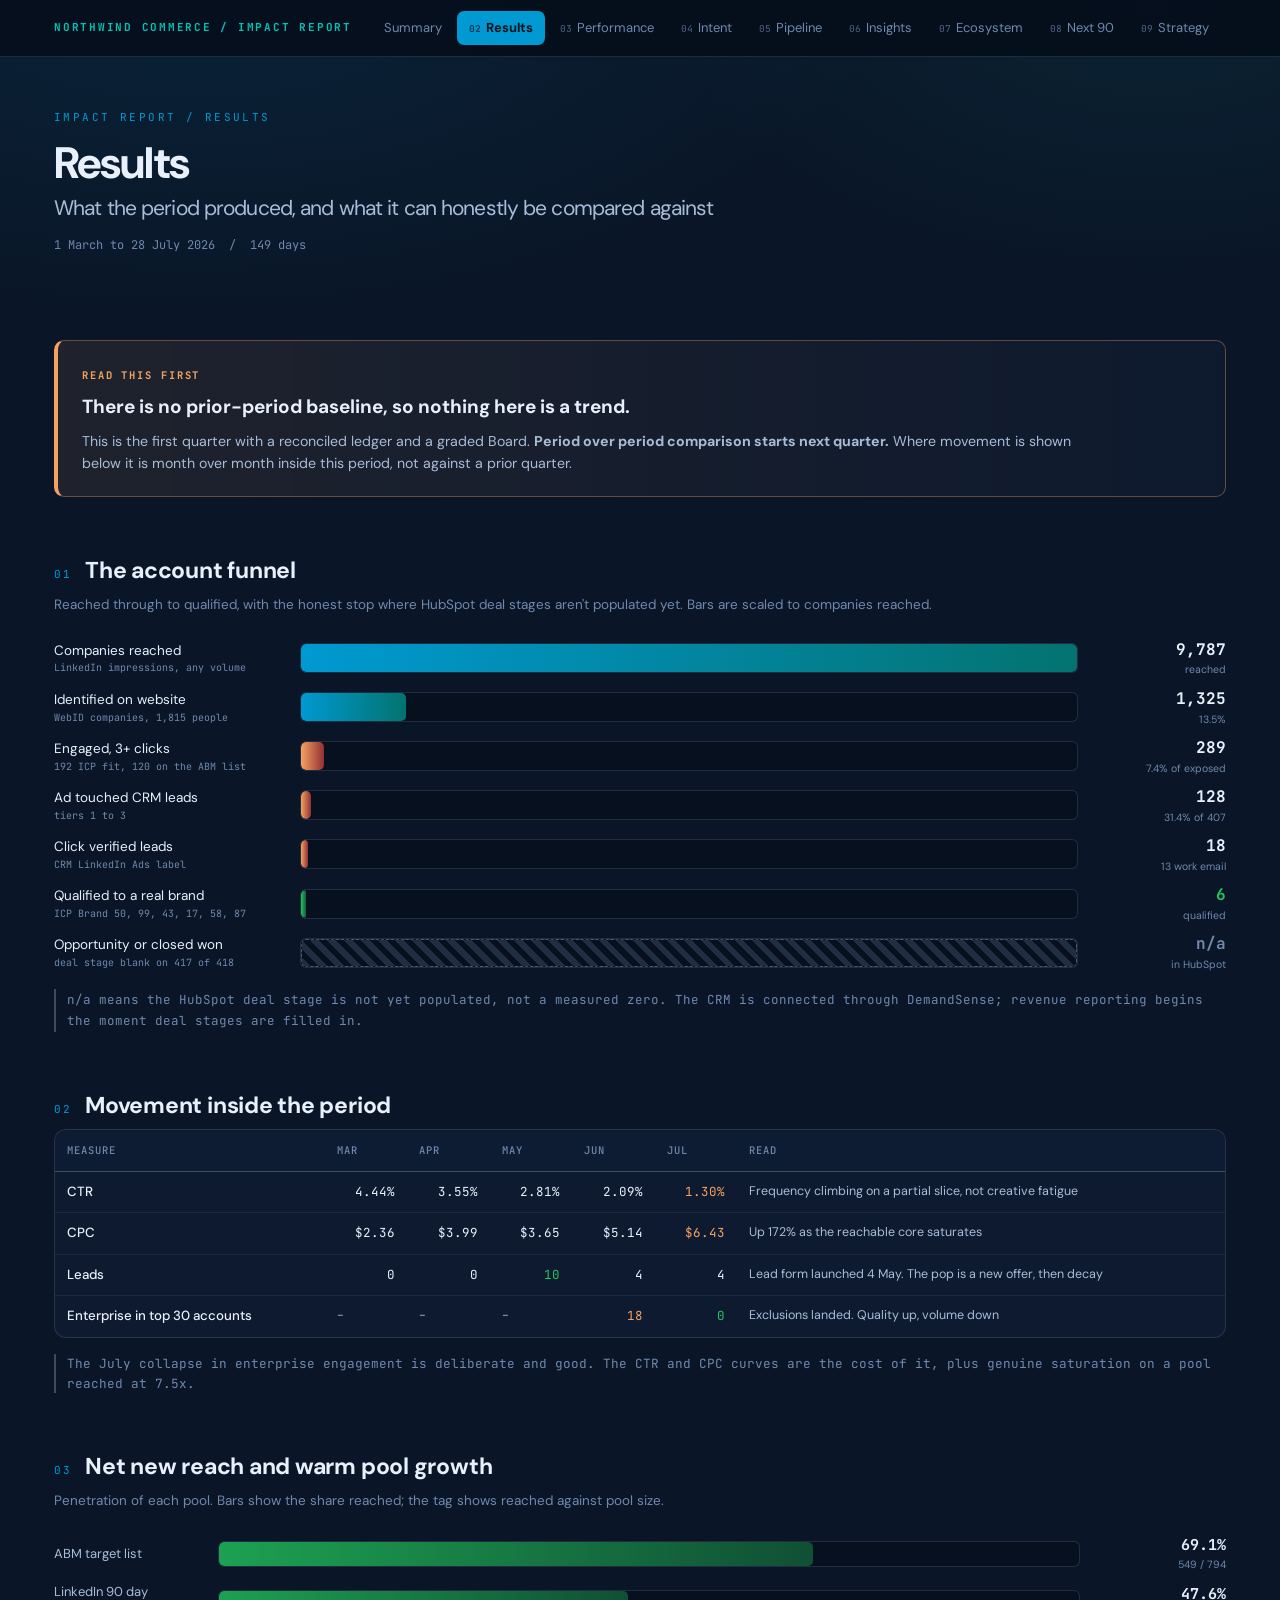
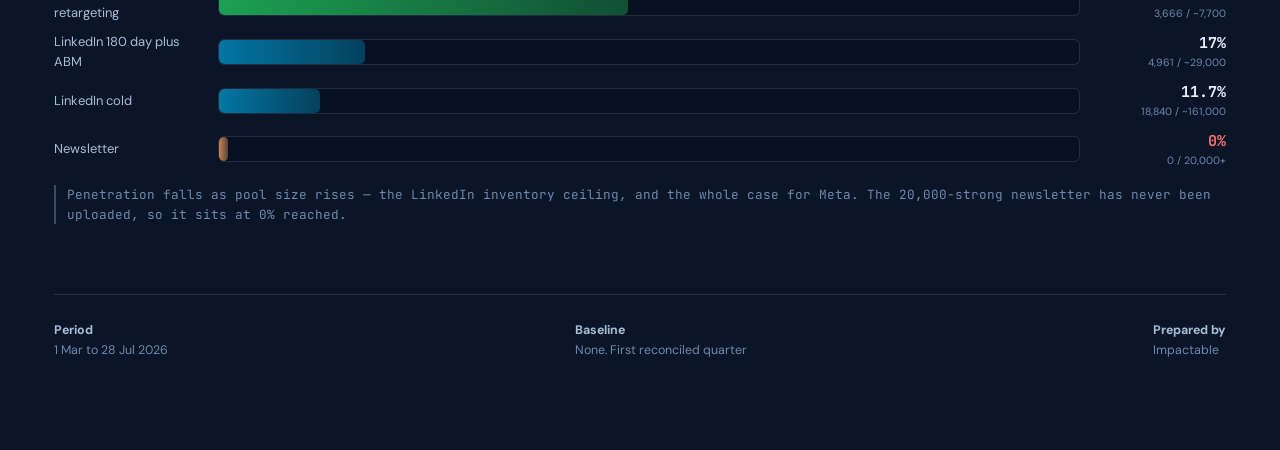
==== commit b74bc337: "Unify data story on DemandSense; reframe CRM as HubSpot via DemandSense sync - Replace all "Windsor"" ====
--- a/02-results.html
+++ b/02-results.html
@@ -17,7 +17,7 @@
 <div class="alert w"><span class="tag">Read this first</span><h3>There is no prior-period baseline, so nothing here is a trend.</h3>
 <p>This is the first quarter with a reconciled ledger and a graded Board. <b>Period over period comparison starts next quarter.</b> Where movement is shown below it is month over month inside this period, not against a prior quarter.</p></div>
 <section><div class="sec-head"><span class="sec-num">01</span><h2>The account funnel</h2></div>
-<p class="sec-sub">Reached through to qualified, with the honest stop where the CRM export runs out. Bars are scaled to companies reached.</p>
+<p class="sec-sub">Reached through to qualified, with the honest stop where HubSpot deal stages aren't populated yet. Bars are scaled to companies reached.</p>
 <div class="funnel">
   <div class="fstep"><div class="fl">Companies reached<small>LinkedIn impressions, any volume</small></div><div class="ftrack"><div class="fbar" style="width:100%"></div></div><div class="fv">9,787<small>reached</small></div></div>
   <div class="fstep"><div class="fl">Identified on website<small>WebID companies, 1,815 people</small></div><div class="ftrack"><div class="fbar" style="width:13.5%"></div></div><div class="fv">1,325<small>13.5%</small></div></div>
@@ -25,9 +25,9 @@
   <div class="fstep"><div class="fl">Ad touched CRM leads<small>tiers 1 to 3</small></div><div class="ftrack"><div class="fbar hot" style="width:1.3%"></div></div><div class="fv">128<small>31.4% of 407</small></div></div>
   <div class="fstep"><div class="fl">Click verified leads<small>CRM LinkedIn Ads label</small></div><div class="ftrack"><div class="fbar hot" style="width:0.9%"></div></div><div class="fv">18<small>13 work email</small></div></div>
   <div class="fstep"><div class="fl">Qualified to a real brand<small>ICP Brand 50, 99, 43, 17, 58, 87</small></div><div class="ftrack"><div class="fbar" style="width:0.6%;background:linear-gradient(90deg,var(--green),rgba(34,197,94,.4))"></div></div><div class="fv" style="color:var(--green)">6<small>qualified</small></div></div>
-  <div class="fstep"><div class="fl">Opportunity or closed won<small>Deal Status blank on 417 of 418</small></div><div class="ftrack"><div class="fbar dead" style="width:100%"></div></div><div class="fv" style="color:var(--txt-dim)">n/a<small>not in export</small></div></div>
+  <div class="fstep"><div class="fl">Opportunity or closed won<small>deal stage blank on 417 of 418</small></div><div class="ftrack"><div class="fbar dead" style="width:100%"></div></div><div class="fv" style="color:var(--txt-dim)">n/a<small>in HubSpot</small></div></div>
 </div>
-<p class="panel-note">n/a is an unconnected source, not a measured zero. The funnel is measurable and honest through qualification; revenue reporting begins when deal outcomes are connected.</p></section>
+<p class="panel-note">n/a means the HubSpot deal stage is not yet populated, not a measured zero. The CRM is connected through DemandSense; revenue reporting begins the moment deal stages are filled in.</p></section>
 <section><div class="sec-head"><span class="sec-num">02</span><h2>Movement inside the period</h2></div>
 <div class="tblwrap"><table><thead><tr><th>Measure</th><th>Mar</th><th>Apr</th><th>May</th><th>Jun</th><th>Jul</th><th>Read</th></tr></thead><tbody>
 <tr><td class="nm">CTR</td><td class="num">4.44%</td><td class="num">3.55%</td><td class="num">2.81%</td><td class="num">2.09%</td><td class="num" style="color:var(--orange)">1.30%</td><td class="sm">Frequency climbing on a partial slice, not creative fatigue</td></tr>
